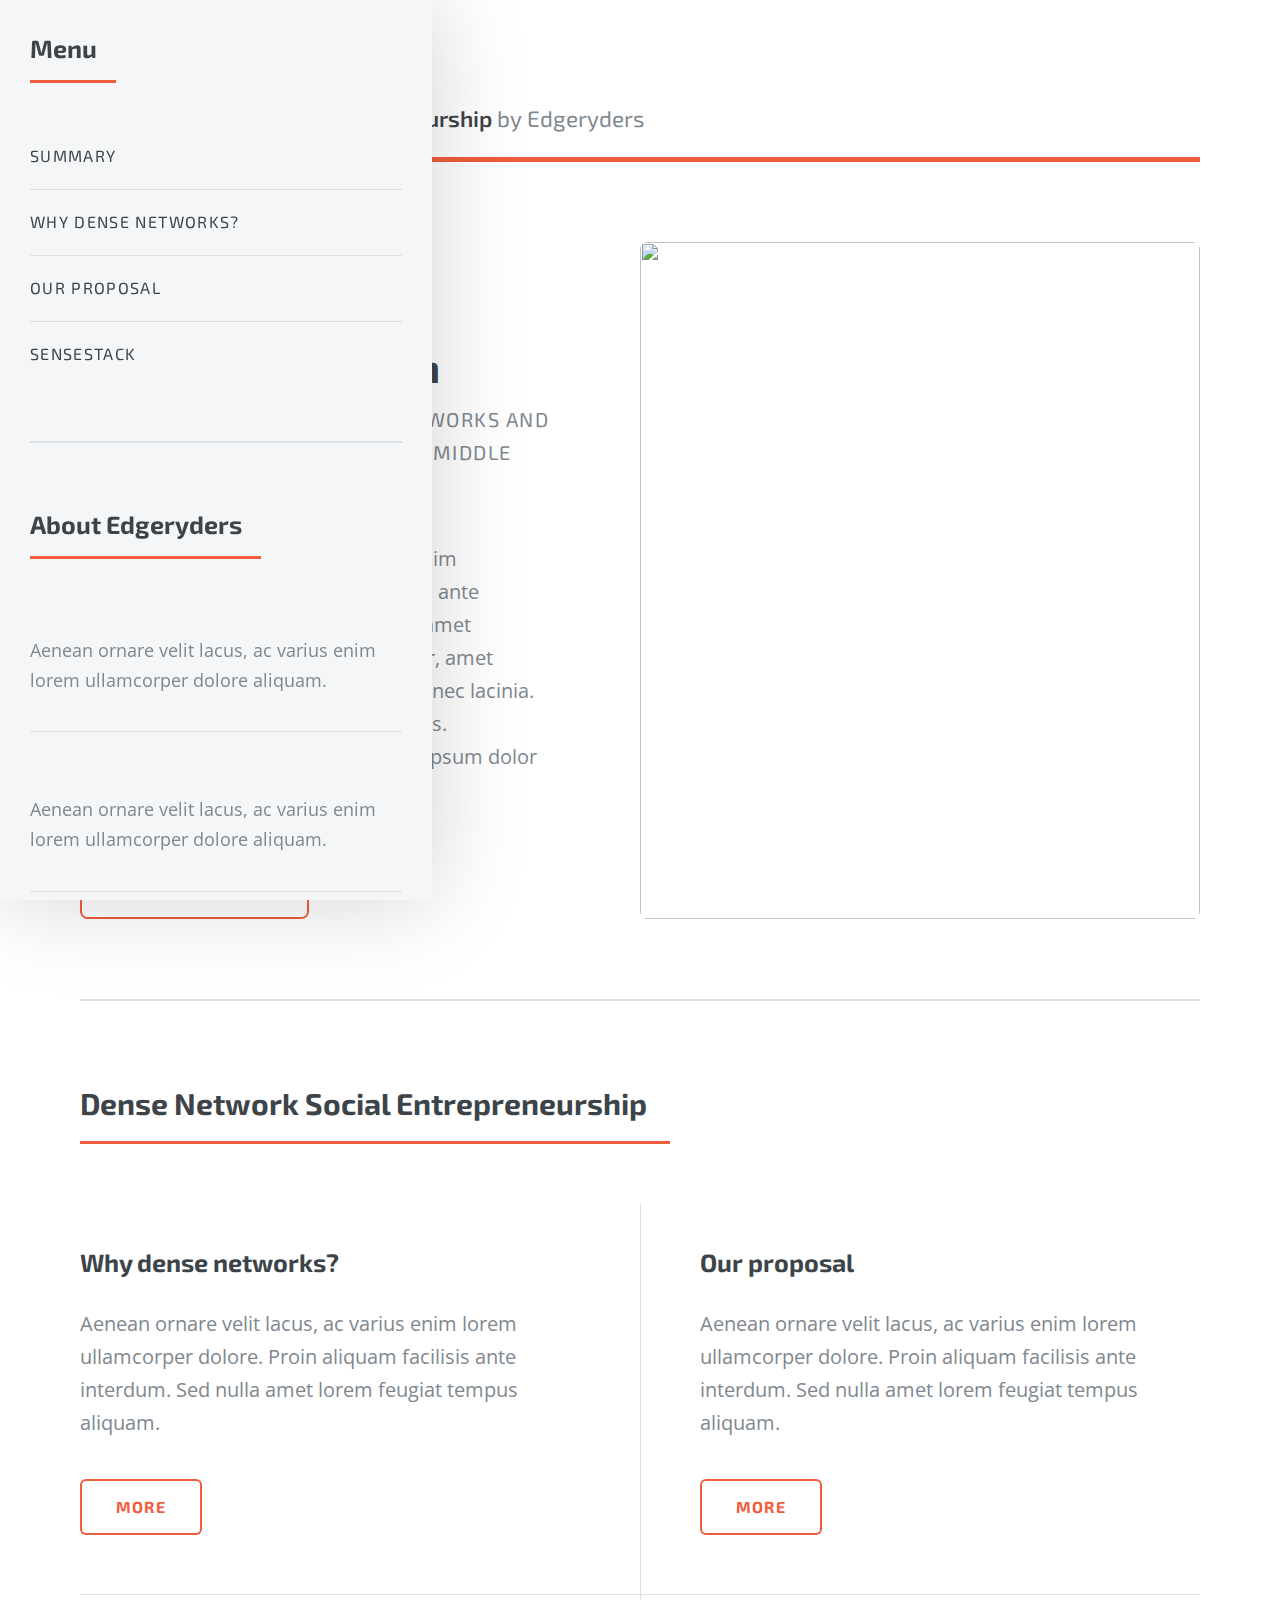
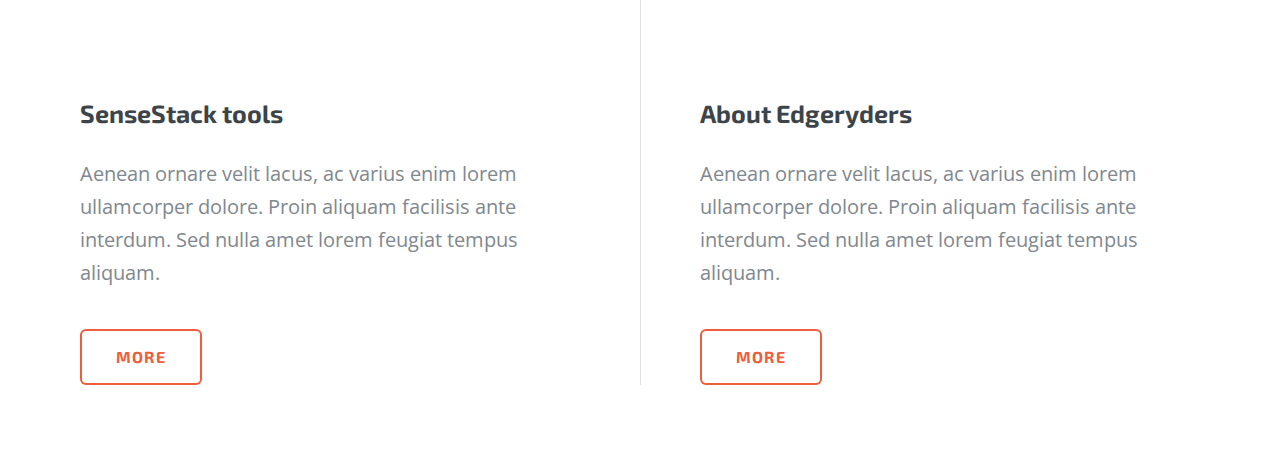
==== openvillage/index.html @ 46c13c44 "proposal page" ====
<!DOCTYPE HTML>
<!--
	Editorial by Pixelarity
	pixelarity.com | hello@pixelarity.com
	License: pixelarity.com/license
-->
<html>
	<head>
		<title>Edgeryders Social Entrepreneurship</title>
		<meta charset="utf-8" />
		<meta name="viewport" content="width=device-width, initial-scale=1, user-scalable=no" />
		<!--[if lte IE 8]><script src="assets/js/ie/html5shiv.js"></script><![endif]-->
		<link rel="stylesheet" href="assets/css/main.css" />
		<!--[if lte IE 9]><link rel="stylesheet" href="assets/css/ie9.css" /><![endif]-->
		<!--[if lte IE 8]><link rel="stylesheet" href="assets/css/ie8.css" /><![endif]-->
	</head>
	<body>

		<!-- Wrapper -->
			<div id="wrapper">

				<!-- Main -->
					<div id="main">
						<div class="inner">

							<!-- Header -->
								<header id="header">
									<a href="index.html" class="logo"><strong>Dense Network Social Entrepreneurship</strong> by Edgeryders</a>
								</header>

							<!-- Banner -->
								<section id="banner">
									<div class="content">
										<header>
											<h1>Co-created Entrepreneurship<br />
											in the MENA region</h1>
											<p>A proposal to build dense networks and 80 nodes of inniovation in the Middle East and North Africa</p>
										</header>
										<p>Aenean ornare velit lacus, ac varius enim ullamcorper eu. Proin aliquam facilisis ante interdum congue. Integer mollis, nisl amet convallis, porttitor magna ullamcorper, amet egestas mauris. Ut magna finibus nisi nec lacinia. Nam maximus erat id euismod egestas. Pellentesque sapien ac quam. Lorem ipsum dolor sit nullam.</p>
										<ul class="actions">
											<li><a href="#" class="button big">Learn More</a></li>
										</ul>
									</div>
									<span class="image object">
										<img src="images/pic10.jpg" alt="" />
									</span>
								</section>

							<!--
								<section>
									<header class="major">
										<h2>Erat lacinia</h2>
									</header>
									<div class="features">
										<article>
											<span class="icon fa-diamond"></span>
											<div class="content">
												<h3>Portitor ullamcorper</h3>
												<p>Aenean ornare velit lacus, ac varius enim lorem ullamcorper dolore. Proin aliquam facilisis ante interdum. Sed nulla amet lorem feugiat tempus aliquam.</p>
											</div>
										</article>
										<article>
											<span class="icon fa-paper-plane"></span>
											<div class="content">
												<h3>Sapien veroeros</h3>
												<p>Aenean ornare velit lacus, ac varius enim lorem ullamcorper dolore. Proin aliquam facilisis ante interdum. Sed nulla amet lorem feugiat tempus aliquam.</p>
											</div>
										</article>
										<article>
											<span class="icon fa-rocket"></span>
											<div class="content">
												<h3>Quam lorem ipsum</h3>
												<p>Aenean ornare velit lacus, ac varius enim lorem ullamcorper dolore. Proin aliquam facilisis ante interdum. Sed nulla amet lorem feugiat tempus aliquam.</p>
											</div>
										</article>
										<article>
											<span class="icon fa-signal"></span>
											<div class="content">
												<h3>Sed magna finibus</h3>
												<p>Aenean ornare velit lacus, ac varius enim lorem ullamcorper dolore. Proin aliquam facilisis ante interdum. Sed nulla amet lorem feugiat tempus aliquam.</p>
											</div>
										</article>
									</div>
								</section>
								-->

							<!-- Section -->
								<section>
									<header class="major">
										<h2>Dense Network Social Entrepreneurship</h2>
									</header>
									<div class="posts">
										<article>
											<a href="#" class="image"><img src="images/pic01.jpg" alt="" /></a>
											<h3>Why dense networks?</h3>
											<p>Aenean ornare velit lacus, ac varius enim lorem ullamcorper dolore. Proin aliquam facilisis ante interdum. Sed nulla amet lorem feugiat tempus aliquam.</p>
											<ul class="actions">
												<li><a href="dense.html" class="button">More</a></li>
											</ul>
										</article>
										<article>
											<a href="#" class="image"><img src="images/pic02.jpg" alt="" /></a>
											<h3>Our proposal</h3>
											<p>Aenean ornare velit lacus, ac varius enim lorem ullamcorper dolore. Proin aliquam facilisis ante interdum. Sed nulla amet lorem feugiat tempus aliquam.</p>
											<ul class="actions">
												<li><a href="proposal.html" class="button">More</a></li>
											</ul>
										</article>
										<article>
											<a href="#" class="image"><img src="images/pic03.jpg" alt="" /></a>
											<h3>SenseStack tools</h3>
											<p>Aenean ornare velit lacus, ac varius enim lorem ullamcorper dolore. Proin aliquam facilisis ante interdum. Sed nulla amet lorem feugiat tempus aliquam.</p>
											<ul class="actions">
												<li><a href="sensestack.html" class="button">More</a></li>
											</ul>
										</article>
										<article>
											<a href="#" class="image"><img src="images/pic04.jpg" alt="" /></a>
											<h3>About Edgeryders</h3>
											<p>Aenean ornare velit lacus, ac varius enim lorem ullamcorper dolore. Proin aliquam facilisis ante interdum. Sed nulla amet lorem feugiat tempus aliquam.</p>
											<ul class="actions">
												<li><a href="edgeryders.html" class="button">More</a></li>
											</ul>
										</article>
									</div>
								</section>

						</div>
					</div>

				<!-- Sidebar -->
					<div id="sidebar">
						<div class="inner">

							<!-- Menu -->
								<nav id="menu">
									<header class="major">
										<h2>Menu</h2>
									</header>
									<ul>
										<li><a href="index.html">Summary</a></li>
										<li><a href="dense.html">Why dense networks?</a></li>
										<li>
											<span class="opener">Our proposal</span>
											<ul>
												<li><a href="proposal.html">Houses of innovation</a></li>
												<li><a href="proposal.html#awayteams">Away teams</a></li>
												<li><a href="proposal.html#tools">Sensestack tools</a></li>
												<li><a href="proposal.html#blueprints">Shared blueprints</a></li>
												<li><a href="proposal.html#timeline">Timeline</a></li>
											</ul>
										</li>
										<li><a href="sensestack.html">SenseStack</a></li>
									</ul>
								</nav>

							<!-- Section -->
								<section>
									<header class="major">
										<h2>About Edgeryders</h2>
									</header>
									<div class="mini-posts">
										<article>
											<a href="#" class="image"><img src="images/pic07.jpg" alt="" /></a>
											<p>Aenean ornare velit lacus, ac varius enim lorem ullamcorper dolore aliquam.</p>
										</article>
										<article>
											<a href="#" class="image"><img src="images/pic08.jpg" alt="" /></a>
											<p>Aenean ornare velit lacus, ac varius enim lorem ullamcorper dolore aliquam.</p>
										</article>
										<article>
											<a href="#" class="image"><img src="images/pic09.jpg" alt="" /></a>
											<p>Aenean ornare velit lacus, ac varius enim lorem ullamcorper dolore aliquam.</p>
										</article>
									</div>
									<ul class="actions">
										<li><a href="#" class="button">More</a></li>
									</ul>
								</section>

							<!-- Section -->
								<section>
									<header class="major">
										<h2>Get in touch</h2>
									</header>
									<p>Sed varius enim lorem ullamcorper dolore aliquam aenean ornare velit lacus, ac varius enim lorem ullamcorper dolore. Proin sed aliquam facilisis ante interdum. Sed nulla amet lorem feugiat tempus aliquam.</p>
									<ul class="contact">
										<li class="fa-envelope-o"><a href="#">information@untitled.tld</a></li>
										<li class="fa-phone">(000) 000-0000</li>
										<li class="fa-home">1234 Somewhere Road #8254<br />
										Nashville, TN 00000-0000</li>
									</ul>
								</section>

						</div>
					</div>

			</div>

		<!-- Scripts -->
			<script src="assets/js/jquery.min.js"></script>
			<script src="assets/js/skel.min.js"></script>
			<script src="assets/js/util.js"></script>
			<!--[if lte IE 8]><script src="assets/js/ie/respond.min.js"></script><![endif]-->
			<script src="assets/js/main.js"></script>

	</body>
</html>
---- openvillage/assets/css/main.css ----
@import url(font-awesome.min.css);
@import url("https://fonts.googleapis.com/css?family=Open+Sans:400,600,400italic,600italic|Roboto+Slab:400,700|Exo+2:400,700");

/*
	Editorial by Pixelarity
	pixelarity.com | hello@pixelarity.com
	License: pixelarity.com/license
*/

/* Reset */

	html, body, div, span, applet, object, iframe, h1, h2, h3, h4, h5, h6, p, blockquote, pre, a, abbr, acronym, address, big, cite, code, del, dfn, em, img, ins, kbd, q, s, samp, small, strike, strong, sub, sup, tt, var, b, u, i, center, dl, dt, dd, ol, ul, li, fieldset, form, label, legend, table, caption, tbody, tfoot, thead, tr, th, td, article, aside, canvas, details, embed, figure, figcaption, footer, header, hgroup, menu, nav, output, ruby, section, summary, time, mark, audio, video {
		margin: 0;
		padding: 0;
		border: 0;
		font-size: 100%;
		font: inherit;
		vertical-align: baseline;
	}

	article, aside, details, figcaption, figure, footer, header, hgroup, menu, nav, section {
		display: block;
	}

	body {
		line-height: 1;
	}

	ol, ul {
		list-style: none;
	}

	blockquote, q {
		quotes: none;
	}

	blockquote:before, blockquote:after, q:before, q:after {
		content: '';
		content: none;
	}

	table {
		border-collapse: collapse;
		border-spacing: 0;
	}

	body {
		-webkit-text-size-adjust: none;
	}

/* Box Model */

	*, *:before, *:after {
		-moz-box-sizing: border-box;
		-webkit-box-sizing: border-box;
		box-sizing: border-box;
	}

/* Grid */

	.row {
		border-bottom: solid 1px transparent;
		-moz-box-sizing: border-box;
		-webkit-box-sizing: border-box;
		box-sizing: border-box;
	}

	.row > * {
		float: left;
		-moz-box-sizing: border-box;
		-webkit-box-sizing: border-box;
		box-sizing: border-box;
	}

	.row:after, .row:before {
		content: '';
		display: block;
		clear: both;
		height: 0;
	}

	.row.uniform > * > :first-child {
		margin-top: 0;
	}

	.row.uniform > * > :last-child {
		margin-bottom: 0;
	}

	.row.\30 \25 > * {
		padding: 0 0 0 0em;
	}

	.row.\30 \25 {
		margin: 0 0 -1px 0em;
	}

	.row.uniform.\30 \25 > * {
		padding: 0em 0 0 0em;
	}

	.row.uniform.\30 \25 {
		margin: 0em 0 -1px 0em;
	}

	.row > * {
		padding: 0 0 0 1.5em;
	}

	.row {
		margin: 0 0 -1px -1.5em;
	}

	.row.uniform > * {
		padding: 1.5em 0 0 1.5em;
	}

	.row.uniform {
		margin: -1.5em 0 -1px -1.5em;
	}

	.row.\32 00\25 > * {
		padding: 0 0 0 3em;
	}

	.row.\32 00\25 {
		margin: 0 0 -1px -3em;
	}

	.row.uniform.\32 00\25 > * {
		padding: 3em 0 0 3em;
	}

	.row.uniform.\32 00\25 {
		margin: -3em 0 -1px -3em;
	}

	.row.\31 50\25 > * {
		padding: 0 0 0 2.25em;
	}

	.row.\31 50\25 {
		margin: 0 0 -1px -2.25em;
	}

	.row.uniform.\31 50\25 > * {
		padding: 2.25em 0 0 2.25em;
	}

	.row.uniform.\31 50\25 {
		margin: -2.25em 0 -1px -2.25em;
	}

	.row.\35 0\25 > * {
		padding: 0 0 0 0.75em;
	}

	.row.\35 0\25 {
		margin: 0 0 -1px -0.75em;
	}

	.row.uniform.\35 0\25 > * {
		padding: 0.75em 0 0 0.75em;
	}

	.row.uniform.\35 0\25 {
		margin: -0.75em 0 -1px -0.75em;
	}

	.row.\32 5\25 > * {
		padding: 0 0 0 0.375em;
	}

	.row.\32 5\25 {
		margin: 0 0 -1px -0.375em;
	}

	.row.uniform.\32 5\25 > * {
		padding: 0.375em 0 0 0.375em;
	}

	.row.uniform.\32 5\25 {
		margin: -0.375em 0 -1px -0.375em;
	}

	.\31 2u, .\31 2u\24 {
		width: 100%;
		clear: none;
		margin-left: 0;
	}

	.\31 1u, .\31 1u\24 {
		width: 91.6666666667%;
		clear: none;
		margin-left: 0;
	}

	.\31 0u, .\31 0u\24 {
		width: 83.3333333333%;
		clear: none;
		margin-left: 0;
	}

	.\39 u, .\39 u\24 {
		width: 75%;
		clear: none;
		margin-left: 0;
	}

	.\38 u, .\38 u\24 {
		width: 66.6666666667%;
		clear: none;
		margin-left: 0;
	}

	.\37 u, .\37 u\24 {
		width: 58.3333333333%;
		clear: none;
		margin-left: 0;
	}

	.\36 u, .\36 u\24 {
		width: 50%;
		clear: none;
		margin-left: 0;
	}

	.\35 u, .\35 u\24 {
		width: 41.6666666667%;
		clear: none;
		margin-left: 0;
	}

	.\34 u, .\34 u\24 {
		width: 33.3333333333%;
		clear: none;
		margin-left: 0;
	}

	.\33 u, .\33 u\24 {
		width: 25%;
		clear: none;
		margin-left: 0;
	}

	.\32 u, .\32 u\24 {
		width: 16.6666666667%;
		clear: none;
		margin-left: 0;
	}

	.\31 u, .\31 u\24 {
		width: 8.3333333333%;
		clear: none;
		margin-left: 0;
	}

	.\31 2u\24 + *,
	.\31 1u\24 + *,
	.\31 0u\24 + *,
	.\39 u\24 + *,
	.\38 u\24 + *,
	.\37 u\24 + *,
	.\36 u\24 + *,
	.\35 u\24 + *,
	.\34 u\24 + *,
	.\33 u\24 + *,
	.\32 u\24 + *,
	.\31 u\24 + * {
		clear: left;
	}

	.\-11u {
		margin-left: 91.66667%;
	}

	.\-10u {
		margin-left: 83.33333%;
	}

	.\-9u {
		margin-left: 75%;
	}

	.\-8u {
		margin-left: 66.66667%;
	}

	.\-7u {
		margin-left: 58.33333%;
	}

	.\-6u {
		margin-left: 50%;
	}

	.\-5u {
		margin-left: 41.66667%;
	}

	.\-4u {
		margin-left: 33.33333%;
	}

	.\-3u {
		margin-left: 25%;
	}

	.\-2u {
		margin-left: 16.66667%;
	}

	.\-1u {
		margin-left: 8.33333%;
	}

	@media screen and (max-width: 1680px) {

		.row > * {
			padding: 0 0 0 1.5em;
		}

		.row {
			margin: 0 0 -1px -1.5em;
		}

		.row.uniform > * {
			padding: 1.5em 0 0 1.5em;
		}

		.row.uniform {
			margin: -1.5em 0 -1px -1.5em;
		}

		.row.\32 00\25 > * {
			padding: 0 0 0 3em;
		}

		.row.\32 00\25 {
			margin: 0 0 -1px -3em;
		}

		.row.uniform.\32 00\25 > * {
			padding: 3em 0 0 3em;
		}

		.row.uniform.\32 00\25 {
			margin: -3em 0 -1px -3em;
		}

		.row.\31 50\25 > * {
			padding: 0 0 0 2.25em;
		}

		.row.\31 50\25 {
			margin: 0 0 -1px -2.25em;
		}

		.row.uniform.\31 50\25 > * {
			padding: 2.25em 0 0 2.25em;
		}

		.row.uniform.\31 50\25 {
			margin: -2.25em 0 -1px -2.25em;
		}

		.row.\35 0\25 > * {
			padding: 0 0 0 0.75em;
		}

		.row.\35 0\25 {
			margin: 0 0 -1px -0.75em;
		}

		.row.uniform.\35 0\25 > * {
			padding: 0.75em 0 0 0.75em;
		}

		.row.uniform.\35 0\25 {
			margin: -0.75em 0 -1px -0.75em;
		}

		.row.\32 5\25 > * {
			padding: 0 0 0 0.375em;
		}

		.row.\32 5\25 {
			margin: 0 0 -1px -0.375em;
		}

		.row.uniform.\32 5\25 > * {
			padding: 0.375em 0 0 0.375em;
		}

		.row.uniform.\32 5\25 {
			margin: -0.375em 0 -1px -0.375em;
		}

		.\31 2u\28xlarge\29, .\31 2u\24\28xlarge\29 {
			width: 100%;
			clear: none;
			margin-left: 0;
		}

		.\31 1u\28xlarge\29, .\31 1u\24\28xlarge\29 {
			width: 91.6666666667%;
			clear: none;
			margin-left: 0;
		}

		.\31 0u\28xlarge\29, .\31 0u\24\28xlarge\29 {
			width: 83.3333333333%;
			clear: none;
			margin-left: 0;
		}

		.\39 u\28xlarge\29, .\39 u\24\28xlarge\29 {
			width: 75%;
			clear: none;
			margin-left: 0;
		}

		.\38 u\28xlarge\29, .\38 u\24\28xlarge\29 {
			width: 66.6666666667%;
			clear: none;
			margin-left: 0;
		}

		.\37 u\28xlarge\29, .\37 u\24\28xlarge\29 {
			width: 58.3333333333%;
			clear: none;
			margin-left: 0;
		}

		.\36 u\28xlarge\29, .\36 u\24\28xlarge\29 {
			width: 50%;
			clear: none;
			margin-left: 0;
		}

		.\35 u\28xlarge\29, .\35 u\24\28xlarge\29 {
			width: 41.6666666667%;
			clear: none;
			margin-left: 0;
		}

		.\34 u\28xlarge\29, .\34 u\24\28xlarge\29 {
			width: 33.3333333333%;
			clear: none;
			margin-left: 0;
		}

		.\33 u\28xlarge\29, .\33 u\24\28xlarge\29 {
			width: 25%;
			clear: none;
			margin-left: 0;
		}

		.\32 u\28xlarge\29, .\32 u\24\28xlarge\29 {
			width: 16.6666666667%;
			clear: none;
			margin-left: 0;
		}

		.\31 u\28xlarge\29, .\31 u\24\28xlarge\29 {
			width: 8.3333333333%;
			clear: none;
			margin-left: 0;
		}

		.\31 2u\24\28xlarge\29 + *,
		.\31 1u\24\28xlarge\29 + *,
		.\31 0u\24\28xlarge\29 + *,
		.\39 u\24\28xlarge\29 + *,
		.\38 u\24\28xlarge\29 + *,
		.\37 u\24\28xlarge\29 + *,
		.\36 u\24\28xlarge\29 + *,
		.\35 u\24\28xlarge\29 + *,
		.\34 u\24\28xlarge\29 + *,
		.\33 u\24\28xlarge\29 + *,
		.\32 u\24\28xlarge\29 + *,
		.\31 u\24\28xlarge\29 + * {
			clear: left;
		}

		.\-11u\28xlarge\29 {
			margin-left: 91.66667%;
		}

		.\-10u\28xlarge\29 {
			margin-left: 83.33333%;
		}

		.\-9u\28xlarge\29 {
			margin-left: 75%;
		}

		.\-8u\28xlarge\29 {
			margin-left: 66.66667%;
		}

		.\-7u\28xlarge\29 {
			margin-left: 58.33333%;
		}

		.\-6u\28xlarge\29 {
			margin-left: 50%;
		}

		.\-5u\28xlarge\29 {
			margin-left: 41.66667%;
		}

		.\-4u\28xlarge\29 {
			margin-left: 33.33333%;
		}

		.\-3u\28xlarge\29 {
			margin-left: 25%;
		}

		.\-2u\28xlarge\29 {
			margin-left: 16.66667%;
		}

		.\-1u\28xlarge\29 {
			margin-left: 8.33333%;
		}

	}

	@media screen and (max-width: 1280px) {

		.row > * {
			padding: 0 0 0 1.5em;
		}

		.row {
			margin: 0 0 -1px -1.5em;
		}

		.row.uniform > * {
			padding: 1.5em 0 0 1.5em;
		}

		.row.uniform {
			margin: -1.5em 0 -1px -1.5em;
		}

		.row.\32 00\25 > * {
			padding: 0 0 0 3em;
		}

		.row.\32 00\25 {
			margin: 0 0 -1px -3em;
		}

		.row.uniform.\32 00\25 > * {
			padding: 3em 0 0 3em;
		}

		.row.uniform.\32 00\25 {
			margin: -3em 0 -1px -3em;
		}

		.row.\31 50\25 > * {
			padding: 0 0 0 2.25em;
		}

		.row.\31 50\25 {
			margin: 0 0 -1px -2.25em;
		}

		.row.uniform.\31 50\25 > * {
			padding: 2.25em 0 0 2.25em;
		}

		.row.uniform.\31 50\25 {
			margin: -2.25em 0 -1px -2.25em;
		}

		.row.\35 0\25 > * {
			padding: 0 0 0 0.75em;
		}

		.row.\35 0\25 {
			margin: 0 0 -1px -0.75em;
		}

		.row.uniform.\35 0\25 > * {
			padding: 0.75em 0 0 0.75em;
		}

		.row.uniform.\35 0\25 {
			margin: -0.75em 0 -1px -0.75em;
		}

		.row.\32 5\25 > * {
			padding: 0 0 0 0.375em;
		}

		.row.\32 5\25 {
			margin: 0 0 -1px -0.375em;
		}

		.row.uniform.\32 5\25 > * {
			padding: 0.375em 0 0 0.375em;
		}

		.row.uniform.\32 5\25 {
			margin: -0.375em 0 -1px -0.375em;
		}

		.\31 2u\28large\29, .\31 2u\24\28large\29 {
			width: 100%;
			clear: none;
			margin-left: 0;
		}

		.\31 1u\28large\29, .\31 1u\24\28large\29 {
			width: 91.6666666667%;
			clear: none;
			margin-left: 0;
		}

		.\31 0u\28large\29, .\31 0u\24\28large\29 {
			width: 83.3333333333%;
			clear: none;
			margin-left: 0;
		}

		.\39 u\28large\29, .\39 u\24\28large\29 {
			width: 75%;
			clear: none;
			margin-left: 0;
		}

		.\38 u\28large\29, .\38 u\24\28large\29 {
			width: 66.6666666667%;
			clear: none;
			margin-left: 0;
		}

		.\37 u\28large\29, .\37 u\24\28large\29 {
			width: 58.3333333333%;
			clear: none;
			margin-left: 0;
		}

		.\36 u\28large\29, .\36 u\24\28large\29 {
			width: 50%;
			clear: none;
			margin-left: 0;
		}

		.\35 u\28large\29, .\35 u\24\28large\29 {
			width: 41.6666666667%;
			clear: none;
			margin-left: 0;
		}

		.\34 u\28large\29, .\34 u\24\28large\29 {
			width: 33.3333333333%;
			clear: none;
			margin-left: 0;
		}

		.\33 u\28large\29, .\33 u\24\28large\29 {
			width: 25%;
			clear: none;
			margin-left: 0;
		}

		.\32 u\28large\29, .\32 u\24\28large\29 {
			width: 16.6666666667%;
			clear: none;
			margin-left: 0;
		}

		.\31 u\28large\29, .\31 u\24\28large\29 {
			width: 8.3333333333%;
			clear: none;
			margin-left: 0;
		}

		.\31 2u\24\28large\29 + *,
		.\31 1u\24\28large\29 + *,
		.\31 0u\24\28large\29 + *,
		.\39 u\24\28large\29 + *,
		.\38 u\24\28large\29 + *,
		.\37 u\24\28large\29 + *,
		.\36 u\24\28large\29 + *,
		.\35 u\24\28large\29 + *,
		.\34 u\24\28large\29 + *,
		.\33 u\24\28large\29 + *,
		.\32 u\24\28large\29 + *,
		.\31 u\24\28large\29 + * {
			clear: left;
		}

		.\-11u\28large\29 {
			margin-left: 91.66667%;
		}

		.\-10u\28large\29 {
			margin-left: 83.33333%;
		}

		.\-9u\28large\29 {
			margin-left: 75%;
		}

		.\-8u\28large\29 {
			margin-left: 66.66667%;
		}

		.\-7u\28large\29 {
			margin-left: 58.33333%;
		}

		.\-6u\28large\29 {
			margin-left: 50%;
		}

		.\-5u\28large\29 {
			margin-left: 41.66667%;
		}

		.\-4u\28large\29 {
			margin-left: 33.33333%;
		}

		.\-3u\28large\29 {
			margin-left: 25%;
		}

		.\-2u\28large\29 {
			margin-left: 16.66667%;
		}

		.\-1u\28large\29 {
			margin-left: 8.33333%;
		}

	}

	@media screen and (max-width: 980px) {

		.row > * {
			padding: 0 0 0 1.5em;
		}

		.row {
			margin: 0 0 -1px -1.5em;
		}

		.row.uniform > * {
			padding: 1.5em 0 0 1.5em;
		}

		.row.uniform {
			margin: -1.5em 0 -1px -1.5em;
		}

		.row.\32 00\25 > * {
			padding: 0 0 0 3em;
		}

		.row.\32 00\25 {
			margin: 0 0 -1px -3em;
		}

		.row.uniform.\32 00\25 > * {
			padding: 3em 0 0 3em;
		}

		.row.uniform.\32 00\25 {
			margin: -3em 0 -1px -3em;
		}

		.row.\31 50\25 > * {
			padding: 0 0 0 2.25em;
		}

		.row.\31 50\25 {
			margin: 0 0 -1px -2.25em;
		}

		.row.uniform.\31 50\25 > * {
			padding: 2.25em 0 0 2.25em;
		}

		.row.uniform.\31 50\25 {
			margin: -2.25em 0 -1px -2.25em;
		}

		.row.\35 0\25 > * {
			padding: 0 0 0 0.75em;
		}

		.row.\35 0\25 {
			margin: 0 0 -1px -0.75em;
		}

		.row.uniform.\35 0\25 > * {
			padding: 0.75em 0 0 0.75em;
		}

		.row.uniform.\35 0\25 {
			margin: -0.75em 0 -1px -0.75em;
		}

		.row.\32 5\25 > * {
			padding: 0 0 0 0.375em;
		}

		.row.\32 5\25 {
			margin: 0 0 -1px -0.375em;
		}

		.row.uniform.\32 5\25 > * {
			padding: 0.375em 0 0 0.375em;
		}

		.row.uniform.\32 5\25 {
			margin: -0.375em 0 -1px -0.375em;
		}

		.\31 2u\28medium\29, .\31 2u\24\28medium\29 {
			width: 100%;
			clear: none;
			margin-left: 0;
		}

		.\31 1u\28medium\29, .\31 1u\24\28medium\29 {
			width: 91.6666666667%;
			clear: none;
			margin-left: 0;
		}

		.\31 0u\28medium\29, .\31 0u\24\28medium\29 {
			width: 83.3333333333%;
			clear: none;
			margin-left: 0;
		}

		.\39 u\28medium\29, .\39 u\24\28medium\29 {
			width: 75%;
			clear: none;
			margin-left: 0;
		}

		.\38 u\28medium\29, .\38 u\24\28medium\29 {
			width: 66.6666666667%;
			clear: none;
			margin-left: 0;
		}

		.\37 u\28medium\29, .\37 u\24\28medium\29 {
			width: 58.3333333333%;
			clear: none;
			margin-left: 0;
		}

		.\36 u\28medium\29, .\36 u\24\28medium\29 {
			width: 50%;
			clear: none;
			margin-left: 0;
		}

		.\35 u\28medium\29, .\35 u\24\28medium\29 {
			width: 41.6666666667%;
			clear: none;
			margin-left: 0;
		}

		.\34 u\28medium\29, .\34 u\24\28medium\29 {
			width: 33.3333333333%;
			clear: none;
			margin-left: 0;
		}

		.\33 u\28medium\29, .\33 u\24\28medium\29 {
			width: 25%;
			clear: none;
			margin-left: 0;
		}

		.\32 u\28medium\29, .\32 u\24\28medium\29 {
			width: 16.6666666667%;
			clear: none;
			margin-left: 0;
		}

		.\31 u\28medium\29, .\31 u\24\28medium\29 {
			width: 8.3333333333%;
			clear: none;
			margin-left: 0;
		}

		.\31 2u\24\28medium\29 + *,
		.\31 1u\24\28medium\29 + *,
		.\31 0u\24\28medium\29 + *,
		.\39 u\24\28medium\29 + *,
		.\38 u\24\28medium\29 + *,
		.\37 u\24\28medium\29 + *,
		.\36 u\24\28medium\29 + *,
		.\35 u\24\28medium\29 + *,
		.\34 u\24\28medium\29 + *,
		.\33 u\24\28medium\29 + *,
		.\32 u\24\28medium\29 + *,
		.\31 u\24\28medium\29 + * {
			clear: left;
		}

		.\-11u\28medium\29 {
			margin-left: 91.66667%;
		}

		.\-10u\28medium\29 {
			margin-left: 83.33333%;
		}

		.\-9u\28medium\29 {
			margin-left: 75%;
		}

		.\-8u\28medium\29 {
			margin-left: 66.66667%;
		}

		.\-7u\28medium\29 {
			margin-left: 58.33333%;
		}

		.\-6u\28medium\29 {
			margin-left: 50%;
		}

		.\-5u\28medium\29 {
			margin-left: 41.66667%;
		}

		.\-4u\28medium\29 {
			margin-left: 33.33333%;
		}

		.\-3u\28medium\29 {
			margin-left: 25%;
		}

		.\-2u\28medium\29 {
			margin-left: 16.66667%;
		}

		.\-1u\28medium\29 {
			margin-left: 8.33333%;
		}

	}

	@media screen and (max-width: 736px) {

		.row > * {
			padding: 0 0 0 1.5em;
		}

		.row {
			margin: 0 0 -1px -1.5em;
		}

		.row.uniform > * {
			padding: 1.5em 0 0 1.5em;
		}

		.row.uniform {
			margin: -1.5em 0 -1px -1.5em;
		}

		.row.\32 00\25 > * {
			padding: 0 0 0 3em;
		}

		.row.\32 00\25 {
			margin: 0 0 -1px -3em;
		}

		.row.uniform.\32 00\25 > * {
			padding: 3em 0 0 3em;
		}

		.row.uniform.\32 00\25 {
			margin: -3em 0 -1px -3em;
		}

		.row.\31 50\25 > * {
			padding: 0 0 0 2.25em;
		}

		.row.\31 50\25 {
			margin: 0 0 -1px -2.25em;
		}

		.row.uniform.\31 50\25 > * {
			padding: 2.25em 0 0 2.25em;
		}

		.row.uniform.\31 50\25 {
			margin: -2.25em 0 -1px -2.25em;
		}

		.row.\35 0\25 > * {
			padding: 0 0 0 0.75em;
		}

		.row.\35 0\25 {
			margin: 0 0 -1px -0.75em;
		}

		.row.uniform.\35 0\25 > * {
			padding: 0.75em 0 0 0.75em;
		}

		.row.uniform.\35 0\25 {
			margin: -0.75em 0 -1px -0.75em;
		}

		.row.\32 5\25 > * {
			padding: 0 0 0 0.375em;
		}

		.row.\32 5\25 {
			margin: 0 0 -1px -0.375em;
		}

		.row.uniform.\32 5\25 > * {
			padding: 0.375em 0 0 0.375em;
		}

		.row.uniform.\32 5\25 {
			margin: -0.375em 0 -1px -0.375em;
		}

		.\31 2u\28small\29, .\31 2u\24\28small\29 {
			width: 100%;
			clear: none;
			margin-left: 0;
		}

		.\31 1u\28small\29, .\31 1u\24\28small\29 {
			width: 91.6666666667%;
			clear: none;
			margin-left: 0;
		}

		.\31 0u\28small\29, .\31 0u\24\28small\29 {
			width: 83.3333333333%;
			clear: none;
			margin-left: 0;
		}

		.\39 u\28small\29, .\39 u\24\28small\29 {
			width: 75%;
			clear: none;
			margin-left: 0;
		}

		.\38 u\28small\29, .\38 u\24\28small\29 {
			width: 66.6666666667%;
			clear: none;
			margin-left: 0;
		}

		.\37 u\28small\29, .\37 u\24\28small\29 {
			width: 58.3333333333%;
			clear: none;
			margin-left: 0;
		}

		.\36 u\28small\29, .\36 u\24\28small\29 {
			width: 50%;
			clear: none;
			margin-left: 0;
		}

		.\35 u\28small\29, .\35 u\24\28small\29 {
			width: 41.6666666667%;
			clear: none;
			margin-left: 0;
		}

		.\34 u\28small\29, .\34 u\24\28small\29 {
			width: 33.3333333333%;
			clear: none;
			margin-left: 0;
		}

		.\33 u\28small\29, .\33 u\24\28small\29 {
			width: 25%;
			clear: none;
			margin-left: 0;
		}

		.\32 u\28small\29, .\32 u\24\28small\29 {
			width: 16.6666666667%;
			clear: none;
			margin-left: 0;
		}

		.\31 u\28small\29, .\31 u\24\28small\29 {
			width: 8.3333333333%;
			clear: none;
			margin-left: 0;
		}

		.\31 2u\24\28small\29 + *,
		.\31 1u\24\28small\29 + *,
		.\31 0u\24\28small\29 + *,
		.\39 u\24\28small\29 + *,
		.\38 u\24\28small\29 + *,
		.\37 u\24\28small\29 + *,
		.\36 u\24\28small\29 + *,
		.\35 u\24\28small\29 + *,
		.\34 u\24\28small\29 + *,
		.\33 u\24\28small\29 + *,
		.\32 u\24\28small\29 + *,
		.\31 u\24\28small\29 + * {
			clear: left;
		}

		.\-11u\28small\29 {
			margin-left: 91.66667%;
		}

		.\-10u\28small\29 {
			margin-left: 83.33333%;
		}

		.\-9u\28small\29 {
			margin-left: 75%;
		}

		.\-8u\28small\29 {
			margin-left: 66.66667%;
		}

		.\-7u\28small\29 {
			margin-left: 58.33333%;
		}

		.\-6u\28small\29 {
			margin-left: 50%;
		}

		.\-5u\28small\29 {
			margin-left: 41.66667%;
		}

		.\-4u\28small\29 {
			margin-left: 33.33333%;
		}

		.\-3u\28small\29 {
			margin-left: 25%;
		}

		.\-2u\28small\29 {
			margin-left: 16.66667%;
		}

		.\-1u\28small\29 {
			margin-left: 8.33333%;
		}

	}

	@media screen and (max-width: 480px) {

		.row > * {
			padding: 0 0 0 1.5em;
		}

		.row {
			margin: 0 0 -1px -1.5em;
		}

		.row.uniform > * {
			padding: 1.5em 0 0 1.5em;
		}

		.row.uniform {
			margin: -1.5em 0 -1px -1.5em;
		}

		.row.\32 00\25 > * {
			padding: 0 0 0 3em;
		}

		.row.\32 00\25 {
			margin: 0 0 -1px -3em;
		}

		.row.uniform.\32 00\25 > * {
			padding: 3em 0 0 3em;
		}

		.row.uniform.\32 00\25 {
			margin: -3em 0 -1px -3em;
		}

		.row.\31 50\25 > * {
			padding: 0 0 0 2.25em;
		}

		.row.\31 50\25 {
			margin: 0 0 -1px -2.25em;
		}

		.row.uniform.\31 50\25 > * {
			padding: 2.25em 0 0 2.25em;
		}

		.row.uniform.\31 50\25 {
			margin: -2.25em 0 -1px -2.25em;
		}

		.row.\35 0\25 > * {
			padding: 0 0 0 0.75em;
		}

		.row.\35 0\25 {
			margin: 0 0 -1px -0.75em;
		}

		.row.uniform.\35 0\25 > * {
			padding: 0.75em 0 0 0.75em;
		}

		.row.uniform.\35 0\25 {
			margin: -0.75em 0 -1px -0.75em;
		}

		.row.\32 5\25 > * {
			padding: 0 0 0 0.375em;
		}

		.row.\32 5\25 {
			margin: 0 0 -1px -0.375em;
		}

		.row.uniform.\32 5\25 > * {
			padding: 0.375em 0 0 0.375em;
		}

		.row.uniform.\32 5\25 {
			margin: -0.375em 0 -1px -0.375em;
		}

		.\31 2u\28xsmall\29, .\31 2u\24\28xsmall\29 {
			width: 100%;
			clear: none;
			margin-left: 0;
		}

		.\31 1u\28xsmall\29, .\31 1u\24\28xsmall\29 {
			width: 91.6666666667%;
			clear: none;
			margin-left: 0;
		}

		.\31 0u\28xsmall\29, .\31 0u\24\28xsmall\29 {
			width: 83.3333333333%;
			clear: none;
			margin-left: 0;
		}

		.\39 u\28xsmall\29, .\39 u\24\28xsmall\29 {
			width: 75%;
			clear: none;
			margin-left: 0;
		}

		.\38 u\28xsmall\29, .\38 u\24\28xsmall\29 {
			width: 66.6666666667%;
			clear: none;
			margin-left: 0;
		}

		.\37 u\28xsmall\29, .\37 u\24\28xsmall\29 {
			width: 58.3333333333%;
			clear: none;
			margin-left: 0;
		}

		.\36 u\28xsmall\29, .\36 u\24\28xsmall\29 {
			width: 50%;
			clear: none;
			margin-left: 0;
		}

		.\35 u\28xsmall\29, .\35 u\24\28xsmall\29 {
			width: 41.6666666667%;
			clear: none;
			margin-left: 0;
		}

		.\34 u\28xsmall\29, .\34 u\24\28xsmall\29 {
			width: 33.3333333333%;
			clear: none;
			margin-left: 0;
		}

		.\33 u\28xsmall\29, .\33 u\24\28xsmall\29 {
			width: 25%;
			clear: none;
			margin-left: 0;
		}

		.\32 u\28xsmall\29, .\32 u\24\28xsmall\29 {
			width: 16.6666666667%;
			clear: none;
			margin-left: 0;
		}

		.\31 u\28xsmall\29, .\31 u\24\28xsmall\29 {
			width: 8.3333333333%;
			clear: none;
			margin-left: 0;
		}

		.\31 2u\24\28xsmall\29 + *,
		.\31 1u\24\28xsmall\29 + *,
		.\31 0u\24\28xsmall\29 + *,
		.\39 u\24\28xsmall\29 + *,
		.\38 u\24\28xsmall\29 + *,
		.\37 u\24\28xsmall\29 + *,
		.\36 u\24\28xsmall\29 + *,
		.\35 u\24\28xsmall\29 + *,
		.\34 u\24\28xsmall\29 + *,
		.\33 u\24\28xsmall\29 + *,
		.\32 u\24\28xsmall\29 + *,
		.\31 u\24\28xsmall\29 + * {
			clear: left;
		}

		.\-11u\28xsmall\29 {
			margin-left: 91.66667%;
		}

		.\-10u\28xsmall\29 {
			margin-left: 83.33333%;
		}

		.\-9u\28xsmall\29 {
			margin-left: 75%;
		}

		.\-8u\28xsmall\29 {
			margin-left: 66.66667%;
		}

		.\-7u\28xsmall\29 {
			margin-left: 58.33333%;
		}

		.\-6u\28xsmall\29 {
			margin-left: 50%;
		}

		.\-5u\28xsmall\29 {
			margin-left: 41.66667%;
		}

		.\-4u\28xsmall\29 {
			margin-left: 33.33333%;
		}

		.\-3u\28xsmall\29 {
			margin-left: 25%;
		}

		.\-2u\28xsmall\29 {
			margin-left: 16.66667%;
		}

		.\-1u\28xsmall\29 {
			margin-left: 8.33333%;
		}

	}

	@media screen and (max-width: 360px) {

		.row > * {
			padding: 0 0 0 1.5em;
		}

		.row {
			margin: 0 0 -1px -1.5em;
		}

		.row.uniform > * {
			padding: 1.5em 0 0 1.5em;
		}

		.row.uniform {
			margin: -1.5em 0 -1px -1.5em;
		}

		.row.\32 00\25 > * {
			padding: 0 0 0 3em;
		}

		.row.\32 00\25 {
			margin: 0 0 -1px -3em;
		}

		.row.uniform.\32 00\25 > * {
			padding: 3em 0 0 3em;
		}

		.row.uniform.\32 00\25 {
			margin: -3em 0 -1px -3em;
		}

		.row.\31 50\25 > * {
			padding: 0 0 0 2.25em;
		}

		.row.\31 50\25 {
			margin: 0 0 -1px -2.25em;
		}

		.row.uniform.\31 50\25 > * {
			padding: 2.25em 0 0 2.25em;
		}

		.row.uniform.\31 50\25 {
			margin: -2.25em 0 -1px -2.25em;
		}

		.row.\35 0\25 > * {
			padding: 0 0 0 0.75em;
		}

		.row.\35 0\25 {
			margin: 0 0 -1px -0.75em;
		}

		.row.uniform.\35 0\25 > * {
			padding: 0.75em 0 0 0.75em;
		}

		.row.uniform.\35 0\25 {
			margin: -0.75em 0 -1px -0.75em;
		}

		.row.\32 5\25 > * {
			padding: 0 0 0 0.375em;
		}

		.row.\32 5\25 {
			margin: 0 0 -1px -0.375em;
		}

		.row.uniform.\32 5\25 > * {
			padding: 0.375em 0 0 0.375em;
		}

		.row.uniform.\32 5\25 {
			margin: -0.375em 0 -1px -0.375em;
		}

		.\31 2u\28xxsmall\29, .\31 2u\24\28xxsmall\29 {
			width: 100%;
			clear: none;
			margin-left: 0;
		}

		.\31 1u\28xxsmall\29, .\31 1u\24\28xxsmall\29 {
			width: 91.6666666667%;
			clear: none;
			margin-left: 0;
		}

		.\31 0u\28xxsmall\29, .\31 0u\24\28xxsmall\29 {
			width: 83.3333333333%;
			clear: none;
			margin-left: 0;
		}

		.\39 u\28xxsmall\29, .\39 u\24\28xxsmall\29 {
			width: 75%;
			clear: none;
			margin-left: 0;
		}

		.\38 u\28xxsmall\29, .\38 u\24\28xxsmall\29 {
			width: 66.6666666667%;
			clear: none;
			margin-left: 0;
		}

		.\37 u\28xxsmall\29, .\37 u\24\28xxsmall\29 {
			width: 58.3333333333%;
			clear: none;
			margin-left: 0;
		}

		.\36 u\28xxsmall\29, .\36 u\24\28xxsmall\29 {
			width: 50%;
			clear: none;
			margin-left: 0;
		}

		.\35 u\28xxsmall\29, .\35 u\24\28xxsmall\29 {
			width: 41.6666666667%;
			clear: none;
			margin-left: 0;
		}

		.\34 u\28xxsmall\29, .\34 u\24\28xxsmall\29 {
			width: 33.3333333333%;
			clear: none;
			margin-left: 0;
		}

		.\33 u\28xxsmall\29, .\33 u\24\28xxsmall\29 {
			width: 25%;
			clear: none;
			margin-left: 0;
		}

		.\32 u\28xxsmall\29, .\32 u\24\28xxsmall\29 {
			width: 16.6666666667%;
			clear: none;
			margin-left: 0;
		}

		.\31 u\28xxsmall\29, .\31 u\24\28xxsmall\29 {
			width: 8.3333333333%;
			clear: none;
			margin-left: 0;
		}

		.\31 2u\24\28xxsmall\29 + *,
		.\31 1u\24\28xxsmall\29 + *,
		.\31 0u\24\28xxsmall\29 + *,
		.\39 u\24\28xxsmall\29 + *,
		.\38 u\24\28xxsmall\29 + *,
		.\37 u\24\28xxsmall\29 + *,
		.\36 u\24\28xxsmall\29 + *,
		.\35 u\24\28xxsmall\29 + *,
		.\34 u\24\28xxsmall\29 + *,
		.\33 u\24\28xxsmall\29 + *,
		.\32 u\24\28xxsmall\29 + *,
		.\31 u\24\28xxsmall\29 + * {
			clear: left;
		}

		.\-11u\28xxsmall\29 {
			margin-left: 91.66667%;
		}

		.\-10u\28xxsmall\29 {
			margin-left: 83.33333%;
		}

		.\-9u\28xxsmall\29 {
			margin-left: 75%;
		}

		.\-8u\28xxsmall\29 {
			margin-left: 66.66667%;
		}

		.\-7u\28xxsmall\29 {
			margin-left: 58.33333%;
		}

		.\-6u\28xxsmall\29 {
			margin-left: 50%;
		}

		.\-5u\28xxsmall\29 {
			margin-left: 41.66667%;
		}

		.\-4u\28xxsmall\29 {
			margin-left: 33.33333%;
		}

		.\-3u\28xxsmall\29 {
			margin-left: 25%;
		}

		.\-2u\28xxsmall\29 {
			margin-left: 16.66667%;
		}

		.\-1u\28xxsmall\29 {
			margin-left: 8.33333%;
		}

	}

	@media screen and (min-width: 1681px) {

		.row > * {
			padding: 0 0 0 1.5em;
		}

		.row {
			margin: 0 0 -1px -1.5em;
		}

		.row.uniform > * {
			padding: 1.5em 0 0 1.5em;
		}

		.row.uniform {
			margin: -1.5em 0 -1px -1.5em;
		}

		.row.\32 00\25 > * {
			padding: 0 0 0 3em;
		}

		.row.\32 00\25 {
			margin: 0 0 -1px -3em;
		}

		.row.uniform.\32 00\25 > * {
			padding: 3em 0 0 3em;
		}

		.row.uniform.\32 00\25 {
			margin: -3em 0 -1px -3em;
		}

		.row.\31 50\25 > * {
			padding: 0 0 0 2.25em;
		}

		.row.\31 50\25 {
			margin: 0 0 -1px -2.25em;
		}

		.row.uniform.\31 50\25 > * {
			padding: 2.25em 0 0 2.25em;
		}

		.row.uniform.\31 50\25 {
			margin: -2.25em 0 -1px -2.25em;
		}

		.row.\35 0\25 > * {
			padding: 0 0 0 0.75em;
		}

		.row.\35 0\25 {
			margin: 0 0 -1px -0.75em;
		}

		.row.uniform.\35 0\25 > * {
			padding: 0.75em 0 0 0.75em;
		}

		.row.uniform.\35 0\25 {
			margin: -0.75em 0 -1px -0.75em;
		}

		.row.\32 5\25 > * {
			padding: 0 0 0 0.375em;
		}

		.row.\32 5\25 {
			margin: 0 0 -1px -0.375em;
		}

		.row.uniform.\32 5\25 > * {
			padding: 0.375em 0 0 0.375em;
		}

		.row.uniform.\32 5\25 {
			margin: -0.375em 0 -1px -0.375em;
		}

		.\31 2u\28xlarge-to-max\29, .\31 2u\24\28xlarge-to-max\29 {
			width: 100%;
			clear: none;
			margin-left: 0;
		}

		.\31 1u\28xlarge-to-max\29, .\31 1u\24\28xlarge-to-max\29 {
			width: 91.6666666667%;
			clear: none;
			margin-left: 0;
		}

		.\31 0u\28xlarge-to-max\29, .\31 0u\24\28xlarge-to-max\29 {
			width: 83.3333333333%;
			clear: none;
			margin-left: 0;
		}

		.\39 u\28xlarge-to-max\29, .\39 u\24\28xlarge-to-max\29 {
			width: 75%;
			clear: none;
			margin-left: 0;
		}

		.\38 u\28xlarge-to-max\29, .\38 u\24\28xlarge-to-max\29 {
			width: 66.6666666667%;
			clear: none;
			margin-left: 0;
		}

		.\37 u\28xlarge-to-max\29, .\37 u\24\28xlarge-to-max\29 {
			width: 58.3333333333%;
			clear: none;
			margin-left: 0;
		}

		.\36 u\28xlarge-to-max\29, .\36 u\24\28xlarge-to-max\29 {
			width: 50%;
			clear: none;
			margin-left: 0;
		}

		.\35 u\28xlarge-to-max\29, .\35 u\24\28xlarge-to-max\29 {
			width: 41.6666666667%;
			clear: none;
			margin-left: 0;
		}

		.\34 u\28xlarge-to-max\29, .\34 u\24\28xlarge-to-max\29 {
			width: 33.3333333333%;
			clear: none;
			margin-left: 0;
		}

		.\33 u\28xlarge-to-max\29, .\33 u\24\28xlarge-to-max\29 {
			width: 25%;
			clear: none;
			margin-left: 0;
		}

		.\32 u\28xlarge-to-max\29, .\32 u\24\28xlarge-to-max\29 {
			width: 16.6666666667%;
			clear: none;
			margin-left: 0;
		}

		.\31 u\28xlarge-to-max\29, .\31 u\24\28xlarge-to-max\29 {
			width: 8.3333333333%;
			clear: none;
			margin-left: 0;
		}

		.\31 2u\24\28xlarge-to-max\29 + *,
		.\31 1u\24\28xlarge-to-max\29 + *,
		.\31 0u\24\28xlarge-to-max\29 + *,
		.\39 u\24\28xlarge-to-max\29 + *,
		.\38 u\24\28xlarge-to-max\29 + *,
		.\37 u\24\28xlarge-to-max\29 + *,
		.\36 u\24\28xlarge-to-max\29 + *,
		.\35 u\24\28xlarge-to-max\29 + *,
		.\34 u\24\28xlarge-to-max\29 + *,
		.\33 u\24\28xlarge-to-max\29 + *,
		.\32 u\24\28xlarge-to-max\29 + *,
		.\31 u\24\28xlarge-to-max\29 + * {
			clear: left;
		}

		.\-11u\28xlarge-to-max\29 {
			margin-left: 91.66667%;
		}

		.\-10u\28xlarge-to-max\29 {
			margin-left: 83.33333%;
		}

		.\-9u\28xlarge-to-max\29 {
			margin-left: 75%;
		}

		.\-8u\28xlarge-to-max\29 {
			margin-left: 66.66667%;
		}

		.\-7u\28xlarge-to-max\29 {
			margin-left: 58.33333%;
		}

		.\-6u\28xlarge-to-max\29 {
			margin-left: 50%;
		}

		.\-5u\28xlarge-to-max\29 {
			margin-left: 41.66667%;
		}

		.\-4u\28xlarge-to-max\29 {
			margin-left: 33.33333%;
		}

		.\-3u\28xlarge-to-max\29 {
			margin-left: 25%;
		}

		.\-2u\28xlarge-to-max\29 {
			margin-left: 16.66667%;
		}

		.\-1u\28xlarge-to-max\29 {
			margin-left: 8.33333%;
		}

	}

	@media screen and (min-width: 481px) and (max-width: 1680px) {

		.row > * {
			padding: 0 0 0 1.5em;
		}

		.row {
			margin: 0 0 -1px -1.5em;
		}

		.row.uniform > * {
			padding: 1.5em 0 0 1.5em;
		}

		.row.uniform {
			margin: -1.5em 0 -1px -1.5em;
		}

		.row.\32 00\25 > * {
			padding: 0 0 0 3em;
		}

		.row.\32 00\25 {
			margin: 0 0 -1px -3em;
		}

		.row.uniform.\32 00\25 > * {
			padding: 3em 0 0 3em;
		}

		.row.uniform.\32 00\25 {
			margin: -3em 0 -1px -3em;
		}

		.row.\31 50\25 > * {
			padding: 0 0 0 2.25em;
		}

		.row.\31 50\25 {
			margin: 0 0 -1px -2.25em;
		}

		.row.uniform.\31 50\25 > * {
			padding: 2.25em 0 0 2.25em;
		}

		.row.uniform.\31 50\25 {
			margin: -2.25em 0 -1px -2.25em;
		}

		.row.\35 0\25 > * {
			padding: 0 0 0 0.75em;
		}

		.row.\35 0\25 {
			margin: 0 0 -1px -0.75em;
		}

		.row.uniform.\35 0\25 > * {
			padding: 0.75em 0 0 0.75em;
		}

		.row.uniform.\35 0\25 {
			margin: -0.75em 0 -1px -0.75em;
		}

		.row.\32 5\25 > * {
			padding: 0 0 0 0.375em;
		}

		.row.\32 5\25 {
			margin: 0 0 -1px -0.375em;
		}

		.row.uniform.\32 5\25 > * {
			padding: 0.375em 0 0 0.375em;
		}

		.row.uniform.\32 5\25 {
			margin: -0.375em 0 -1px -0.375em;
		}

		.\31 2u\28small-to-xlarge\29, .\31 2u\24\28small-to-xlarge\29 {
			width: 100%;
			clear: none;
			margin-left: 0;
		}

		.\31 1u\28small-to-xlarge\29, .\31 1u\24\28small-to-xlarge\29 {
			width: 91.6666666667%;
			clear: none;
			margin-left: 0;
		}

		.\31 0u\28small-to-xlarge\29, .\31 0u\24\28small-to-xlarge\29 {
			width: 83.3333333333%;
			clear: none;
			margin-left: 0;
		}

		.\39 u\28small-to-xlarge\29, .\39 u\24\28small-to-xlarge\29 {
			width: 75%;
			clear: none;
			margin-left: 0;
		}

		.\38 u\28small-to-xlarge\29, .\38 u\24\28small-to-xlarge\29 {
			width: 66.6666666667%;
			clear: none;
			margin-left: 0;
		}

		.\37 u\28small-to-xlarge\29, .\37 u\24\28small-to-xlarge\29 {
			width: 58.3333333333%;
			clear: none;
			margin-left: 0;
		}

		.\36 u\28small-to-xlarge\29, .\36 u\24\28small-to-xlarge\29 {
			width: 50%;
			clear: none;
			margin-left: 0;
		}

		.\35 u\28small-to-xlarge\29, .\35 u\24\28small-to-xlarge\29 {
			width: 41.6666666667%;
			clear: none;
			margin-left: 0;
		}

		.\34 u\28small-to-xlarge\29, .\34 u\24\28small-to-xlarge\29 {
			width: 33.3333333333%;
			clear: none;
			margin-left: 0;
		}

		.\33 u\28small-to-xlarge\29, .\33 u\24\28small-to-xlarge\29 {
			width: 25%;
			clear: none;
			margin-left: 0;
		}

		.\32 u\28small-to-xlarge\29, .\32 u\24\28small-to-xlarge\29 {
			width: 16.6666666667%;
			clear: none;
			margin-left: 0;
		}

		.\31 u\28small-to-xlarge\29, .\31 u\24\28small-to-xlarge\29 {
			width: 8.3333333333%;
			clear: none;
			margin-left: 0;
		}

		.\31 2u\24\28small-to-xlarge\29 + *,
		.\31 1u\24\28small-to-xlarge\29 + *,
		.\31 0u\24\28small-to-xlarge\29 + *,
		.\39 u\24\28small-to-xlarge\29 + *,
		.\38 u\24\28small-to-xlarge\29 + *,
		.\37 u\24\28small-to-xlarge\29 + *,
		.\36 u\24\28small-to-xlarge\29 + *,
		.\35 u\24\28small-to-xlarge\29 + *,
		.\34 u\24\28small-to-xlarge\29 + *,
		.\33 u\24\28small-to-xlarge\29 + *,
		.\32 u\24\28small-to-xlarge\29 + *,
		.\31 u\24\28small-to-xlarge\29 + * {
			clear: left;
		}

		.\-11u\28small-to-xlarge\29 {
			margin-left: 91.66667%;
		}

		.\-10u\28small-to-xlarge\29 {
			margin-left: 83.33333%;
		}

		.\-9u\28small-to-xlarge\29 {
			margin-left: 75%;
		}

		.\-8u\28small-to-xlarge\29 {
			margin-left: 66.66667%;
		}

		.\-7u\28small-to-xlarge\29 {
			margin-left: 58.33333%;
		}

		.\-6u\28small-to-xlarge\29 {
			margin-left: 50%;
		}

		.\-5u\28small-to-xlarge\29 {
			margin-left: 41.66667%;
		}

		.\-4u\28small-to-xlarge\29 {
			margin-left: 33.33333%;
		}

		.\-3u\28small-to-xlarge\29 {
			margin-left: 25%;
		}

		.\-2u\28small-to-xlarge\29 {
			margin-left: 16.66667%;
		}

		.\-1u\28small-to-xlarge\29 {
			margin-left: 8.33333%;
		}

	}

/* Basic */

	@-ms-viewport {
		width: device-width;
	}

	body {
		-ms-overflow-style: scrollbar;
	}

	@media screen and (max-width: 480px) {

		html, body {
			min-width: 320px;
		}

	}

	body {
		background: #ffffff;
	}

		body.is-loading *, body.is-loading *:before, body.is-loading *:after, body.is-resizing *, body.is-resizing *:before, body.is-resizing *:after {
			-moz-animation: none !important;
			-webkit-animation: none !important;
			-ms-animation: none !important;
			animation: none !important;
			-moz-transition: none !important;
			-webkit-transition: none !important;
			-ms-transition: none !important;
			transition: none !important;
		}

/* Type */

	body, input, select, textarea {
		color: #7f888f;
		font-family: "Open Sans", sans-serif;
		font-size: 13pt;
		font-weight: 400;
		line-height: 1.65;
	}

		@media screen and (max-width: 1680px) {

			body, input, select, textarea {
				font-size: 16pt;
			}

		}

		@media screen and (max-width: 1280px) {

			body, input, select, textarea {
				font-size: 15pt;
			}

		}

		@media screen and (max-width: 360px) {

			body, input, select, textarea {
				font-size: 14pt;
			}

		}

	a {
		-moz-transition: color 0.2s ease-in-out, border-bottom-color 0.2s ease-in-out;
		-webkit-transition: color 0.2s ease-in-out, border-bottom-color 0.2s ease-in-out;
		-ms-transition: color 0.2s ease-in-out, border-bottom-color 0.2s ease-in-out;
		transition: color 0.2s ease-in-out, border-bottom-color 0.2s ease-in-out;
		border-bottom: dotted 1px;
		color: #ef5d3c;
		text-decoration: none;
	}

		a:hover {
			border-bottom-color: #ef5d3c;
			color: #ef5d3c !important;
		}

			a:hover strong {
				color: inherit;
			}

	strong, b {
		color: #3d4449;
		font-weight: 600;
	}

	em, i {
		font-style: italic;
	}

	p {
		margin: 0 0 2em 0;
	}

	h1, h2, h3, h4, h5, h6 {
		color: #3d4449;
		font-family: "Exo 2", sans-serif;
		font-weight: 700;
		line-height: 1.5;
		margin: 0 0 1em 0;
	}

		h1 a, h2 a, h3 a, h4 a, h5 a, h6 a {
			color: inherit;
			text-decoration: none;
		}

	h1 {
		font-size: 2em;
		margin: 0 0 0.5em 0;
		line-height: 1.3;
	}

	h2 {
		font-size: 1.5em;
	}

	h3 {
		font-size: 1.25em;
	}

	h4 {
		font-size: 1.1em;
	}

	h5 {
		font-size: 0.9em;
	}

	h6 {
		font-size: 0.7em;
	}

	@media screen and (max-width: 1680px) {

		h1 {
			font-size: 2em;
		}

	}

	@media screen and (max-width: 980px) {

		h1 {
			font-size: 2em;
		}

	}

	@media screen and (max-width: 736px) {

		h1 {
			font-size: 2em;
			line-height: 1.4;
		}

		h2 {
			font-size: 1.5em;
		}

	}

	sub {
		font-size: 0.8em;
		position: relative;
		top: 0.5em;
	}

	sup {
		font-size: 0.8em;
		position: relative;
		top: -0.5em;
	}

	blockquote {
		border-left: solid 3px rgba(210, 215, 217, 0.75);
		font-style: italic;
		margin: 0 0 2em 0;
		padding: 0.5em 0 0.5em 2em;
	}

	code {
		background: rgba(230, 235, 237, 0.25);
		border-radius: 0.375em;
		border: solid 1px rgba(210, 215, 217, 0.75);
		font-family: "Courier New", monospace;
		font-size: 0.9em;
		margin: 0 0.25em;
		padding: 0.25em 0.65em;
	}

	pre {
		-webkit-overflow-scrolling: touch;
		font-family: "Courier New", monospace;
		font-size: 0.9em;
		margin: 0 0 2em 0;
	}

		pre code {
			display: block;
			line-height: 1.75;
			padding: 1em 1.5em;
			overflow-x: auto;
		}

	hr {
		border: 0;
		border-bottom: solid 1px rgba(210, 215, 217, 0.75);
		margin: 2em 0;
	}

		hr.major {
			margin: 3em 0;
		}

	.align-left {
		text-align: left;
	}

	.align-center {
		text-align: center;
	}

	.align-right {
		text-align: right;
	}

/* Section/Article */

	section.special, article.special {
		text-align: center;
	}

	header p {
		font-family: "Exo 2", sans-serif;
		font-size: 1em;
		font-weight: 400;
		letter-spacing: 0.075em;
		margin-top: -0.5em;
		text-transform: uppercase;
	}

	header.major > :last-child {
		border-bottom: solid 3px #ef5d3c;
		display: inline-block;
		margin: 0 0 2em 0;
		padding: 0 0.75em 0.5em 0;
	}

	header.main > :last-child {
		margin: 0 0 1em 0;
	}

/* Form */

	form {
		margin: 0 0 2em 0;
	}

	label {
		color: #3d4449;
		display: block;
		font-size: 0.9em;
		font-weight: 600;
		margin: 0 0 1em 0;
	}

	input[type="text"],
	input[type="password"],
	input[type="email"],
	input[type="tel"],
	input[type="search"],
	input[type="url"],
	select,
	textarea {
		-moz-appearance: none;
		-webkit-appearance: none;
		-ms-appearance: none;
		appearance: none;
		background: #ffffff;
		border-radius: 0.375em;
		border: none;
		border: solid 1px rgba(210, 215, 217, 0.75);
		color: inherit;
		display: block;
		outline: 0;
		padding: 0 1em;
		text-decoration: none;
		width: 100%;
	}

		input[type="text"]:invalid,
		input[type="password"]:invalid,
		input[type="email"]:invalid,
		input[type="tel"]:invalid,
		input[type="search"]:invalid,
		input[type="url"]:invalid,
		select:invalid,
		textarea:invalid {
			box-shadow: none;
		}

		input[type="text"]:focus,
		input[type="password"]:focus,
		input[type="email"]:focus,
		input[type="tel"]:focus,
		input[type="search"]:focus,
		input[type="url"]:focus,
		select:focus,
		textarea:focus {
			border-color: #ef5d3c;
			box-shadow: 0 0 0 1px #ef5d3c;
		}

	.select-wrapper {
		text-decoration: none;
		display: block;
		position: relative;
	}

		.select-wrapper:before {
			-moz-osx-font-smoothing: grayscale;
			-webkit-font-smoothing: antialiased;
			font-family: FontAwesome;
			font-style: normal;
			font-weight: normal;
			text-transform: none !important;
		}

		.select-wrapper:before {
			color: rgba(210, 215, 217, 0.75);
			content: '\f078';
			display: block;
			height: 2.75em;
			line-height: 2.75em;
			pointer-events: none;
			position: absolute;
			right: 0;
			text-align: center;
			top: 0;
			width: 2.75em;
		}

		.select-wrapper select::-ms-expand {
			display: none;
		}

	input[type="text"],
	input[type="password"],
	input[type="email"],
	input[type="tel"],
	input[type="search"],
	input[type="url"],
	select {
		height: 2.75em;
	}

	textarea {
		padding: 0.75em 1em;
	}

	input[type="checkbox"],
	input[type="radio"] {
		-moz-appearance: none;
		-webkit-appearance: none;
		-ms-appearance: none;
		appearance: none;
		display: block;
		float: left;
		margin-right: -2em;
		opacity: 0;
		width: 1em;
		z-index: -1;
	}

		input[type="checkbox"] + label,
		input[type="radio"] + label {
			text-decoration: none;
			color: #7f888f;
			cursor: pointer;
			display: inline-block;
			font-size: 1em;
			font-weight: 400;
			padding-left: 2.4em;
			padding-right: 0.75em;
			position: relative;
		}

			input[type="checkbox"] + label:before,
			input[type="radio"] + label:before {
				-moz-osx-font-smoothing: grayscale;
				-webkit-font-smoothing: antialiased;
				font-family: FontAwesome;
				font-style: normal;
				font-weight: normal;
				text-transform: none !important;
			}

			input[type="checkbox"] + label:before,
			input[type="radio"] + label:before {
				background: #ffffff;
				border-radius: 0.375em;
				border: solid 1px rgba(210, 215, 217, 0.75);
				content: '';
				display: inline-block;
				height: 1.65em;
				left: 0;
				line-height: 1.58125em;
				position: absolute;
				text-align: center;
				top: 0;
				width: 1.65em;
			}

		input[type="checkbox"]:checked + label:before,
		input[type="radio"]:checked + label:before {
			background: #3d4449;
			border-color: #3d4449;
			color: #ffffff;
			content: '\f00c';
		}

		input[type="checkbox"]:focus + label:before,
		input[type="radio"]:focus + label:before {
			border-color: #ef5d3c;
			box-shadow: 0 0 0 1px #ef5d3c;
		}

	input[type="checkbox"] + label:before {
		border-radius: 0.375em;
	}

	input[type="radio"] + label:before {
		border-radius: 100%;
	}

	::-webkit-input-placeholder {
		color: #9fa3a6 !important;
		opacity: 1.0;
	}

	:-moz-placeholder {
		color: #9fa3a6 !important;
		opacity: 1.0;
	}

	::-moz-placeholder {
		color: #9fa3a6 !important;
		opacity: 1.0;
	}

	:-ms-input-placeholder {
		color: #9fa3a6 !important;
		opacity: 1.0;
	}

	.formerize-placeholder {
		color: #9fa3a6 !important;
		opacity: 1.0;
	}

/* Box */

	.box {
		border-radius: 0.375em;
		border: solid 1px rgba(210, 215, 217, 0.75);
		margin-bottom: 2em;
		padding: 1.5em;
	}

		.box > :last-child,
		.box > :last-child > :last-child,
		.box > :last-child > :last-child > :last-child {
			margin-bottom: 0;
		}

		.box.alt {
			border: 0;
			border-radius: 0;
			padding: 0;
		}

/* Icon */

	.icon {
		text-decoration: none;
		border-bottom: none;
		position: relative;
	}

		.icon:before {
			-moz-osx-font-smoothing: grayscale;
			-webkit-font-smoothing: antialiased;
			font-family: FontAwesome;
			font-style: normal;
			font-weight: normal;
			text-transform: none !important;
		}

		.icon > .label {
			display: none;
		}

/* Image */

	.image {
		border-radius: 0.375em;
		border: 0;
		display: inline-block;
		position: relative;
	}

		.image img {
			border-radius: 0.375em;
			display: block;
		}

		.image.left, .image.right {
			max-width: 40%;
		}

			.image.left img, .image.right img {
				width: 100%;
			}

		.image.left {
			float: left;
			padding: 0 1.5em 1em 0;
			top: 0.25em;
		}

		.image.right {
			float: right;
			padding: 0 0 1em 1.5em;
			top: 0.25em;
		}

		.image.fit {
			display: block;
			margin: 0 0 2em 0;
			width: 100%;
		}

			.image.fit img {
				width: 100%;
			}

		.image.main {
			display: block;
			margin: 0 0 3em 0;
			width: 100%;
		}

			.image.main img {
				width: 100%;
			}

	a.image {
		overflow: hidden;
	}

		a.image img {
			-moz-transition: -moz-transform 0.2s ease;
			-webkit-transition: -webkit-transform 0.2s ease;
			-ms-transition: -ms-transform 0.2s ease;
			transition: transform 0.2s ease;
		}

		a.image:hover img {
			-moz-transform: scale(1.075);
			-webkit-transform: scale(1.075);
			-ms-transform: scale(1.075);
			transform: scale(1.075);
		}

/* List */

	ol {
		list-style: decimal;
		margin: 0 0 2em 0;
		padding-left: 1.25em;
	}

		ol li {
			padding-left: 0.25em;
		}

	ul {
		list-style: disc;
		margin: 0 0 2em 0;
		padding-left: 1em;
	}

		ul li {
			padding-left: 0.5em;
		}

		ul.alt {
			list-style: none;
			padding-left: 0;
		}

			ul.alt li {
				border-top: solid 1px rgba(210, 215, 217, 0.75);
				padding: 0.5em 0;
			}

				ul.alt li:first-child {
					border-top: 0;
					padding-top: 0;
				}

		ul.icons {
			cursor: default;
			list-style: none;
			padding-left: 0;
		}

			ul.icons li {
				display: inline-block;
				padding: 0 1em 0 0;
			}

				ul.icons li:last-child {
					padding-right: 0;
				}

				ul.icons li .icon {
					color: inherit;
				}

					ul.icons li .icon:before {
						font-size: 1.25em;
					}

		ul.contact {
			list-style: none;
			padding: 0;
		}

			ul.contact li {
				text-decoration: none;
				border-top: solid 1px rgba(210, 215, 217, 0.75);
				margin: 1.5em 0 0 0;
				padding: 1.5em 0 0 3em;
				position: relative;
			}

				ul.contact li:before {
					-moz-osx-font-smoothing: grayscale;
					-webkit-font-smoothing: antialiased;
					font-family: FontAwesome;
					font-style: normal;
					font-weight: normal;
					text-transform: none !important;
				}

				ul.contact li:before {
					color: #ef5d3c;
					display: inline-block;
					font-size: 1.5em;
					height: 1.125em;
					left: 0;
					line-height: 1.125em;
					position: absolute;
					text-align: center;
					top: 1em;
					width: 1.5em;
				}

				ul.contact li:first-child {
					border-top: 0;
					margin-top: 0;
					padding-top: 0;
				}

					ul.contact li:first-child:before {
						top: 0;
					}

				ul.contact li a {
					color: inherit;
				}

		ul.actions {
			cursor: default;
			list-style: none;
			padding-left: 0;
		}

			ul.actions li {
				display: inline-block;
				padding: 0 1em 0 0;
				vertical-align: middle;
			}

				ul.actions li:last-child {
					padding-right: 0;
				}

			ul.actions.small li {
				padding: 0 0.5em 0 0;
			}

			ul.actions.vertical li {
				display: block;
				padding: 1em 0 0 0;
			}

				ul.actions.vertical li:first-child {
					padding-top: 0;
				}

				ul.actions.vertical li > * {
					margin-bottom: 0;
				}

			ul.actions.vertical.small li {
				padding: 0.5em 0 0 0;
			}

				ul.actions.vertical.small li:first-child {
					padding-top: 0;
				}

			ul.actions.fit {
				display: table;
				margin-left: -1em;
				padding: 0;
				table-layout: fixed;
				width: calc(100% + 1em);
			}

				ul.actions.fit li {
					display: table-cell;
					padding: 0 0 0 1em;
				}

					ul.actions.fit li > * {
						margin-bottom: 0;
					}

				ul.actions.fit.small {
					margin-left: -0.5em;
					width: calc(100% + 0.5em);
				}

					ul.actions.fit.small li {
						padding: 0 0 0 0.5em;
					}

		ul.pagination {
			cursor: default;
			list-style: none;
			padding-left: 0;
		}

			ul.pagination li {
				display: inline-block;
				padding-left: 0;
				vertical-align: middle;
			}

				ul.pagination li > .page {
					-moz-transition: background-color 0.2s ease-in-out, color 0.2s ease-in-out;
					-webkit-transition: background-color 0.2s ease-in-out, color 0.2s ease-in-out;
					-ms-transition: background-color 0.2s ease-in-out, color 0.2s ease-in-out;
					transition: background-color 0.2s ease-in-out, color 0.2s ease-in-out;
					border-bottom: 0;
					border-radius: 0.375em;
					display: inline-block;
					font-size: 0.8em;
					font-weight: 600;
					height: 2em;
					line-height: 2em;
					margin: 0 0.125em;
					min-width: 2em;
					padding: 0 0.5em;
					text-align: center;
				}

					ul.pagination li > .page.active {
						background-color: #ef5d3c;
						color: #ffffff !important;
					}

						ul.pagination li > .page.active:hover {
							background-color: #f67878;
						}

						ul.pagination li > .page.active:active {
							background-color: #f45c5c;
						}

				ul.pagination li:first-child {
					padding-right: 0.75em;
				}

				ul.pagination li:last-child {
					padding-left: 0.75em;
				}

			@media screen and (max-width: 480px) {

				ul.pagination li:nth-child(n+2):nth-last-child(n+2) {
					display: none;
				}

				ul.pagination li:first-child {
					padding-right: 0;
				}

			}

	dl {
		margin: 0 0 2em 0;
	}

		dl dt {
			display: block;
			font-weight: 600;
			margin: 0 0 1em 0;
		}

		dl dd {
			margin-left: 2em;
		}

/* Table */

	.table-wrapper {
		-webkit-overflow-scrolling: touch;
		overflow-x: auto;
	}

	table {
		margin: 0 0 2em 0;
		width: 100%;
	}

		table tbody tr {
			border: solid 1px rgba(210, 215, 217, 0.75);
			border-left: 0;
			border-right: 0;
		}

			table tbody tr:nth-child(2n + 1) {
				background-color: rgba(230, 235, 237, 0.25);
			}

		table td {
			padding: 0.75em 0.75em;
		}

		table th {
			color: #3d4449;
			font-size: 0.9em;
			font-weight: 600;
			padding: 0 0.75em 0.75em 0.75em;
			text-align: left;
		}

		table thead {
			border-bottom: solid 2px rgba(210, 215, 217, 0.75);
		}

		table tfoot {
			border-top: solid 2px rgba(210, 215, 217, 0.75);
		}

		table.alt {
			border-collapse: separate;
		}

			table.alt tbody tr td {
				border: solid 1px rgba(210, 215, 217, 0.75);
				border-left-width: 0;
				border-top-width: 0;
			}

				table.alt tbody tr td:first-child {
					border-left-width: 1px;
				}

			table.alt tbody tr:first-child td {
				border-top-width: 1px;
			}

			table.alt thead {
				border-bottom: 0;
			}

			table.alt tfoot {
				border-top: 0;
			}

/* Button */

	input[type="submit"],
	input[type="reset"],
	input[type="button"],
	button,
	.button {
		-moz-appearance: none;
		-webkit-appearance: none;
		-ms-appearance: none;
		appearance: none;
		-moz-transition: background-color 0.2s ease-in-out, color 0.2s ease-in-out;
		-webkit-transition: background-color 0.2s ease-in-out, color 0.2s ease-in-out;
		-ms-transition: background-color 0.2s ease-in-out, color 0.2s ease-in-out;
		transition: background-color 0.2s ease-in-out, color 0.2s ease-in-out;
		background-color: transparent;
		border-radius: 0.375em;
		border: 0;
		box-shadow: inset 0 0 0 2px #ef5d3c;
		color: #ef5d3c !important;
		cursor: pointer;
		display: inline-block;
		font-family: "Exo 2", sans-serif;
		font-size: 0.8em;
		font-weight: 700;
		height: 3.5em;
		letter-spacing: 0.075em;
		line-height: 3.5em;
		padding: 0 2.25em;
		text-align: center;
		text-decoration: none;
		text-transform: uppercase;
		white-space: nowrap;
	}

		input[type="submit"]:hover,
		input[type="reset"]:hover,
		input[type="button"]:hover,
		button:hover,
		.button:hover {
			background-color: rgba(245, 106, 106, 0.05);
		}

		input[type="submit"]:active,
		input[type="reset"]:active,
		input[type="button"]:active,
		button:active,
		.button:active {
			background-color: rgba(245, 106, 106, 0.15);
		}

		input[type="submit"].icon:before,
		input[type="reset"].icon:before,
		input[type="button"].icon:before,
		button.icon:before,
		.button.icon:before {
			margin-right: 0.5em;
		}

		input[type="submit"].fit,
		input[type="reset"].fit,
		input[type="button"].fit,
		button.fit,
		.button.fit {
			display: block;
			margin: 0 0 1em 0;
			width: 100%;
		}

		input[type="submit"].small,
		input[type="reset"].small,
		input[type="button"].small,
		button.small,
		.button.small {
			font-size: 0.6em;
		}

		input[type="submit"].big,
		input[type="reset"].big,
		input[type="button"].big,
		button.big,
		.button.big {
			font-size: 1em;
			height: 3.65em;
			line-height: 3.65em;
		}

		input[type="submit"].special,
		input[type="reset"].special,
		input[type="button"].special,
		button.special,
		.button.special {
			background-color: #ef5d3c;
			box-shadow: none;
			color: #ffffff !important;
		}

			input[type="submit"].special:hover,
			input[type="reset"].special:hover,
			input[type="button"].special:hover,
			button.special:hover,
			.button.special:hover {
				background-color: #f67878;
			}

			input[type="submit"].special:active,
			input[type="reset"].special:active,
			input[type="button"].special:active,
			button.special:active,
			.button.special:active {
				background-color: #f45c5c;
			}

		input[type="submit"].disabled, input[type="submit"]:disabled,
		input[type="reset"].disabled,
		input[type="reset"]:disabled,
		input[type="button"].disabled,
		input[type="button"]:disabled,
		button.disabled,
		button:disabled,
		.button.disabled,
		.button:disabled {
			-moz-pointer-events: none;
			-webkit-pointer-events: none;
			-ms-pointer-events: none;
			pointer-events: none;
			opacity: 0.25;
		}

/* Mini Posts */

	.mini-posts article {
		border-top: solid 1px rgba(210, 215, 217, 0.75);
		margin-top: 2em;
		padding-top: 2em;
	}

		.mini-posts article .image {
			display: block;
			margin: 0 0 1.5em 0;
		}

			.mini-posts article .image img {
				display: block;
				width: 100%;
			}

		.mini-posts article:first-child {
			border-top: 0;
			margin-top: 0;
			padding-top: 0;
		}

/* Features */

	.features {
		display: -moz-flex;
		display: -webkit-flex;
		display: -ms-flex;
		display: flex;
		-moz-flex-wrap: wrap;
		-webkit-flex-wrap: wrap;
		-ms-flex-wrap: wrap;
		flex-wrap: wrap;
		margin: 0 0 2em -3em;
		width: calc(100% + 3em);
	}

		.features article {
			-moz-align-items: center;
			-webkit-align-items: center;
			-ms-align-items: center;
			align-items: center;
			display: -moz-flex;
			display: -webkit-flex;
			display: -ms-flex;
			display: flex;
			margin: 0 0 3em 3em;
			position: relative;
			width: calc(50% - 3em);
		}

			.features article:nth-child(2n - 1) {
				margin-right: 1.5em;
			}

			.features article:nth-child(2n) {
				margin-left: 1.5em;
			}

			.features article:nth-last-child(1), .features article:nth-last-child(2) {
				margin-bottom: 0;
			}

			.features article .icon {
				-moz-flex-grow: 0;
				-webkit-flex-grow: 0;
				-ms-flex-grow: 0;
				flex-grow: 0;
				-moz-flex-shrink: 0;
				-webkit-flex-shrink: 0;
				-ms-flex-shrink: 0;
				flex-shrink: 0;
				display: block;
				height: 10em;
				line-height: 10em;
				margin: 0 2em 0 0;
				text-align: center;
				width: 10em;
			}

				.features article .icon:before {
					color: #ef5d3c;
					font-size: 2.75rem;
					position: relative;
					top: 0.05em;
				}

				.features article .icon:after {
					-moz-transform: rotate(45deg);
					-webkit-transform: rotate(45deg);
					-ms-transform: rotate(45deg);
					transform: rotate(45deg);
					border-radius: 0.25rem;
					border: solid 2px rgba(210, 215, 217, 0.75);
					content: '';
					display: block;
					height: 7em;
					left: 50%;
					margin: -3.5em 0 0 -3.5em;
					position: absolute;
					top: 50%;
					width: 7em;
				}

			.features article .content {
				-moz-flex-grow: 1;
				-webkit-flex-grow: 1;
				-ms-flex-grow: 1;
				flex-grow: 1;
				-moz-flex-shrink: 1;
				-webkit-flex-shrink: 1;
				-ms-flex-shrink: 1;
				flex-shrink: 1;
				width: 100%;
			}

				.features article .content > :last-child {
					margin-bottom: 0;
				}

		@media screen and (max-width: 980px) {

			.features {
				margin: 0 0 2em 0;
				width: 100%;
			}

				.features article {
					margin: 0 0 3em 0;
					width: 100%;
				}

					.features article:nth-child(2n - 1) {
						margin-right: 0;
					}

					.features article:nth-child(2n) {
						margin-left: 0;
					}

					.features article:nth-last-child(1), .features article:nth-last-child(2) {
						margin-bottom: 3em;
					}

					.features article:last-child {
						margin-bottom: 0;
					}

					.features article .icon {
						height: 8em;
						line-height: 8em;
						width: 8em;
					}

						.features article .icon:before {
							font-size: 2.25rem;
						}

						.features article .icon:after {
							height: 6em;
							margin: -3em 0 0 -3em;
							width: 6em;
						}

		}

		@media screen and (max-width: 480px) {

			.features article {
				-moz-flex-direction: column;
				-webkit-flex-direction: column;
				-ms-flex-direction: column;
				flex-direction: column;
				-moz-align-items: -moz-flex-start;
				-webkit-align-items: -webkit-flex-start;
				-ms-align-items: -ms-flex-start;
				align-items: flex-start;
			}

				.features article .icon {
					height: 6em;
					line-height: 6em;
					margin: 0 0 1.5em 0;
					width: 6em;
				}

					.features article .icon:before {
						font-size: 1.5rem;
					}

					.features article .icon:after {
						height: 4em;
						margin: -2em 0 0 -2em;
						width: 4em;
					}

		}

		@media screen and (max-width: 480px) {

			.features article .icon:before {
				font-size: 1.25rem;
			}

		}

/* Posts */

	.posts {
		display: -moz-flex;
		display: -webkit-flex;
		display: -ms-flex;
		display: flex;
		-moz-flex-wrap: wrap;
		-webkit-flex-wrap: wrap;
		-ms-flex-wrap: wrap;
		flex-wrap: wrap;
		margin: 0 0 2em -6em;
		width: calc(100% + 6em);
	}

		.posts article {
			-moz-flex-grow: 0;
			-webkit-flex-grow: 0;
			-ms-flex-grow: 0;
			flex-grow: 0;
			-moz-flex-shrink: 1;
			-webkit-flex-shrink: 1;
			-ms-flex-shrink: 1;
			flex-shrink: 1;
			margin: 0 0 6em 6em;
			position: relative;
			width: calc(33.33333% - 6em);
		}

			.posts article:before {
				background: rgba(210, 215, 217, 0.75);
				content: '';
				display: block;
				height: calc(100% + 6em);
				left: -3em;
				position: absolute;
				top: 0;
				width: 1px;
			}

			.posts article:after {
				background: rgba(210, 215, 217, 0.75);
				bottom: -3em;
				content: '';
				display: block;
				height: 1px;
				position: absolute;
				right: 0;
				width: calc(100% + 6em);
			}

			.posts article > :last-child {
				margin-bottom: 0;
			}

			.posts article .image {
				display: block;
				margin: 0 0 2em 0;
			}

				.posts article .image img {
					display: block;
					width: 100%;
				}

		@media screen and (min-width: 1681px) {

			.posts article:nth-child(3n + 1):before {
				display: none;
			}

			.posts article:nth-child(3n + 1):after {
				width: 100%;
			}

			.posts article:nth-last-child(1), .posts article:nth-last-child(2), .posts article:nth-last-child(3) {
				margin-bottom: 0;
			}

				.posts article:nth-last-child(1):before, .posts article:nth-last-child(2):before, .posts article:nth-last-child(3):before {
					height: 100%;
				}

				.posts article:nth-last-child(1):after, .posts article:nth-last-child(2):after, .posts article:nth-last-child(3):after {
					display: none;
				}

		}

		@media screen and (max-width: 1680px) {

			.posts article {
				width: calc(50% - 6em);
			}

				.posts article:nth-last-child(3) {
					margin-bottom: 6em;
				}

		}

		@media screen and (min-width: 481px) and (max-width: 1680px) {

			.posts article:nth-child(2n + 1):before {
				display: none;
			}

			.posts article:nth-child(2n + 1):after {
				width: 100%;
			}

			.posts article:nth-last-child(1), .posts article:nth-last-child(2) {
				margin-bottom: 0;
			}

				.posts article:nth-last-child(1):before, .posts article:nth-last-child(2):before {
					height: 100%;
				}

				.posts article:nth-last-child(1):after, .posts article:nth-last-child(2):after {
					display: none;
				}

		}

		@media screen and (max-width: 736px) {

			.posts {
				margin: 0 0 2em -4.5em;
				width: calc(100% + 4.5em);
			}

				.posts article {
					margin: 0 0 4.5em 4.5em;
					width: calc(50% - 4.5em);
				}

					.posts article:before {
						height: calc(100% + 4.5em);
						left: -2.25em;
					}

					.posts article:after {
						bottom: -2.25em;
						width: calc(100% + 4.5em);
					}

					.posts article:nth-last-child(3) {
						margin-bottom: 4.5em;
					}

		}

		@media screen and (max-width: 480px) {

			.posts {
				margin: 0 0 2em 0;
				width: 100%;
			}

				.posts article {
					margin: 0 0 4.5em 0;
					width: 100%;
				}

					.posts article:before {
						display: none;
					}

					.posts article:after {
						width: 100%;
					}

					.posts article:last-child {
						margin-bottom: 0;
					}

						.posts article:last-child:after {
							display: none;
						}

		}

/* Wrapper */

	#wrapper {
		display: -moz-flex;
		display: -webkit-flex;
		display: -ms-flex;
		display: flex;
		-moz-flex-direction: row-reverse;
		-webkit-flex-direction: row-reverse;
		-ms-flex-direction: row-reverse;
		flex-direction: row-reverse;
		min-height: 100vh;
	}

/* Main */

	#main {
		-moz-flex-grow: 1;
		-webkit-flex-grow: 1;
		-ms-flex-grow: 1;
		flex-grow: 1;
		-moz-flex-shrink: 1;
		-webkit-flex-shrink: 1;
		-ms-flex-shrink: 1;
		flex-shrink: 1;
		width: 100%;
	}

		#main > .inner {
			padding: 0 6em 0.1em 6em ;
			margin: 0 auto;
			max-width: 110em;
		}

			#main > .inner > section {
				padding: 6em 0 4em 0 ;
				border-top: solid 2px rgba(210, 215, 217, 0.75);
			}

				#main > .inner > section:first-of-type {
					border-top: 0 !important;
				}

		@media screen and (max-width: 1680px) {

			#main > .inner {
				padding: 0 5em 0.1em 5em ;
			}

				#main > .inner > section {
					padding: 5em 0 3em 0 ;
				}

		}

		@media screen and (max-width: 1280px) {

			#main > .inner {
				padding: 0 4em 0.1em 4em ;
			}

				#main > .inner > section {
					padding: 4em 0 2em 0 ;
				}

		}

		@media screen and (max-width: 736px) {

			#main > .inner {
				padding: 0 2em 0.1em 2em ;
			}

				#main > .inner > section {
					padding: 3em 0 1em 0 ;
				}

		}

/* Sidebar */

	#search form {
		text-decoration: none;
		position: relative;
	}

		#search form:before {
			-moz-osx-font-smoothing: grayscale;
			-webkit-font-smoothing: antialiased;
			font-family: FontAwesome;
			font-style: normal;
			font-weight: normal;
			text-transform: none !important;
		}

		#search form:before {
			-moz-transform: scaleX(-1);
			-webkit-transform: scaleX(-1);
			-ms-transform: scaleX(-1);
			transform: scaleX(-1);
			color: #7f888f;
			content: '\f002';
			cursor: default;
			display: block;
			font-size: 1.5em;
			height: 2em;
			line-height: 2em;
			opacity: 0.325;
			position: absolute;
			right: 0;
			text-align: center;
			top: 0;
			width: 2em;
		}

		#search form input[type="text"] {
			padding-right: 2.75em;
		}

	#sidebar {
		-moz-flex-grow: 0;
		-webkit-flex-grow: 0;
		-ms-flex-grow: 0;
		flex-grow: 0;
		-moz-flex-shrink: 0;
		-webkit-flex-shrink: 0;
		-ms-flex-shrink: 0;
		flex-shrink: 0;
		-moz-transition: margin-left 0.5s ease, box-shadow 0.5s ease;
		-webkit-transition: margin-left 0.5s ease, box-shadow 0.5s ease;
		-ms-transition: margin-left 0.5s ease, box-shadow 0.5s ease;
		transition: margin-left 0.5s ease, box-shadow 0.5s ease;
		background-color: #f5f6f7;
		font-size: 0.9em;
		position: relative;
		width: 26em;
	}

		#sidebar h2 {
			font-size: 1.38889em;
		}

		#sidebar > .inner {
			padding: 2.22222em 2.22222em 2.44444em 2.22222em ;
			position: relative;
			width: 26em;
		}

			#sidebar > .inner > * {
				border-bottom: solid 2px rgba(210, 215, 217, 0.75);
				margin: 0 0 3.5em 0;
				padding: 0 0 3.5em 0;
			}

				#sidebar > .inner > * > :last-child {
					margin-bottom: 0;
				}

				#sidebar > .inner > *:last-child {
					border-bottom: 0;
					margin-bottom: 0;
					padding-bottom: 0;
				}

			#sidebar > .inner > .alt {
				background-color: #eff1f2;
				border-bottom: 0;
				margin: -2.22222em 0 4.44444em -2.22222em;
				padding: 2.22222em;
				width: calc(100% + 4.44444em);
			}

		#sidebar .toggle {
			text-decoration: none;
			-moz-transition: left 0.5s ease;
			-webkit-transition: left 0.5s ease;
			-ms-transition: left 0.5s ease;
			transition: left 0.5s ease;
			-webkit-tap-highlight-color: rgba(255, 255, 255, 0);
			border: 0;
			display: block;
			height: 7.5em;
			left: 26em;
			line-height: 7.5em;
			outline: 0;
			overflow: hidden;
			position: absolute;
			text-align: center;
			text-indent: 7.5em;
			top: 0;
			width: 6em;
			z-index: 10000;
		}

			#sidebar .toggle:before {
				-moz-osx-font-smoothing: grayscale;
				-webkit-font-smoothing: antialiased;
				font-family: FontAwesome;
				font-style: normal;
				font-weight: normal;
				text-transform: none !important;
			}

			#sidebar .toggle:before {
				content: '\f0c9';
				font-size: 2rem;
				height: inherit;
				left: 0;
				line-height: inherit;
				position: absolute;
				text-indent: 0;
				top: 0;
				width: inherit;
			}

		#sidebar.inactive {
			margin-left: -26em;
		}

		@media screen and (max-width: 1680px) {

			#sidebar {
				width: 24em;
			}

				#sidebar > .inner {
					padding: 1.66667em 1.66667em 1.33333em 1.66667em ;
					width: 24em;
				}

					#sidebar > .inner > .alt {
						margin: -1.66667em 0 3.33333em -1.66667em;
						padding: 1.66667em;
						width: calc(100% + 3.33333em);
					}

				#sidebar .toggle {
					height: 6.25em;
					left: 24em;
					line-height: 6.25em;
					text-indent: 5em;
					width: 5em;
				}

					#sidebar .toggle:before {
						font-size: 1.5rem;
					}

				#sidebar.inactive {
					margin-left: -24em;
				}

		}

		@media screen and (max-width: 1280px) {

			#sidebar {
				box-shadow: 0 0 5em 0 rgba(0, 0, 0, 0.175);
				height: 100%;
				left: 0;
				position: fixed;
				top: 0;
				z-index: 10000;
			}

				#sidebar.inactive {
					box-shadow: none;
				}

				#sidebar > .inner {
					-webkit-overflow-scrolling: touch;
					height: 100%;
					left: 0;
					overflow-x: hidden;
					overflow-y: auto;
					position: absolute;
					top: 0;
				}

					#sidebar > .inner:after {
						content: '';
						display: block;
						height: 4em;
						width: 100%;
					}

				#sidebar .toggle {
					text-indent: 6em;
					width: 6em;
				}

					#sidebar .toggle:before {
						font-size: 1.5rem;
						margin-left: -0.4375em;
					}

				body.is-loading #sidebar {
					display: none;
				}

		}

		@media screen and (max-width: 736px) {

			#sidebar .toggle {
				text-indent: 7.25em;
				width: 7.25em;
			}

				#sidebar .toggle:before {
					color: #7f888f;
					margin-left: -0.0625em;
					margin-top: -0.25em;
					font-size: 1.1rem;
					z-index: 1;
				}

				#sidebar .toggle:after {
					background: rgba(222, 225, 226, 0.75);
					border-radius: 0.375em;
					content: '';
					height: 3.5em;
					left: 1em;
					position: absolute;
					top: 1em;
					width: 5em;
				}

		}

/* Header */

	#header {
		display: -moz-flex;
		display: -webkit-flex;
		display: -ms-flex;
		display: flex;
		border-bottom: solid 5px #ef5d3c;
		padding: 6em 0 1em 0;
		position: relative;
	}

		#header > * {
			-moz-flex: 1;
			-webkit-flex: 1;
			-ms-flex: 1;
			flex: 1;
			margin-bottom: 0;
		}

		#header .logo {
			border-bottom: 0;
			color: inherit;
			font-family: "Exo 2", sans-serif;
			font-size: 1.125em;
		}

		#header .icons {
			text-align: right;
		}

		@media screen and (max-width: 1680px) {

			#header {
				padding-top: 5em;
			}

		}

		@media screen and (max-width: 736px) {

			#header {
				padding-top: 6.5em;
			}

				#header .logo {
					font-size: 1.25em;
					margin: 0;
				}

				#header .icons {
					height: 5em;
					line-height: 5em;
					position: absolute;
					right: -0.5em;
					top: 0;
				}

		}

/* Banner */

	#banner {
		padding: 6em 0 4em 0 ;
		display: -moz-flex;
		display: -webkit-flex;
		display: -ms-flex;
		display: flex;
	}

		#banner h1 {
			margin-top: -0.125em;
		}

		#banner .content {
			-moz-flex-grow: 1;
			-webkit-flex-grow: 1;
			-ms-flex-grow: 1;
			flex-grow: 1;
			-moz-flex-shrink: 1;
			-webkit-flex-shrink: 1;
			-ms-flex-shrink: 1;
			flex-shrink: 1;
			width: 50%;
		}

		#banner .image {
			-moz-flex-grow: 0;
			-webkit-flex-grow: 0;
			-ms-flex-grow: 0;
			flex-grow: 0;
			-moz-flex-shrink: 0;
			-webkit-flex-shrink: 0;
			-ms-flex-shrink: 0;
			flex-shrink: 0;
			display: block;
			margin: 0 0 2em 4em;
			width: 50%;
		}

			#banner .image img {
				height: 100%;
				-moz-object-fit: cover;
				-webkit-object-fit: cover;
				-ms-object-fit: cover;
				object-fit: cover;
				-moz-object-position: center;
				-webkit-object-position: center;
				-ms-object-position: center;
				object-position: center;
				width: 100%;
			}

		@media screen and (orientation: portrait) {

			#banner {
				-moz-flex-direction: column-reverse;
				-webkit-flex-direction: column-reverse;
				-ms-flex-direction: column-reverse;
				flex-direction: column-reverse;
			}

				#banner h1 br {
					display: none;
				}

				#banner .content {
					-moz-flex-grow: 0;
					-webkit-flex-grow: 0;
					-ms-flex-grow: 0;
					flex-grow: 0;
					-moz-flex-shrink: 0;
					-webkit-flex-shrink: 0;
					-ms-flex-shrink: 0;
					flex-shrink: 0;
					width: 100%;
				}

				#banner .image {
					-moz-flex-grow: 0;
					-webkit-flex-grow: 0;
					-ms-flex-grow: 0;
					flex-grow: 0;
					-moz-flex-shrink: 0;
					-webkit-flex-shrink: 0;
					-ms-flex-shrink: 0;
					flex-shrink: 0;
					margin: 0 0 4em 0;
					height: 25em;
					max-height: 50vh;
					min-height: 18em;
					width: 100%;
				}

		}

		@media screen and (orientation: portrait) and (max-width: 480px) {

			#banner .image {
				max-height: 35vh;
			}

		}

/* Footer */

	#footer .copyright {
		color: #9fa3a6;
		font-size: 0.9em;
	}

		#footer .copyright a {
			color: inherit;
		}

/* Menu */

	#menu ul {
		-moz-user-select: none;
		-webkit-user-select: none;
		-ms-user-select: none;
		user-select: none;
		color: #3d4449;
		font-family: "Exo 2", sans-serif;
		font-family: 400;
		letter-spacing: 0.075em;
		list-style: none;
		margin-bottom: 0;
		padding: 0;
		text-transform: uppercase;
	}

		#menu ul a, #menu ul span {
			border-bottom: 0;
			color: inherit;
			cursor: pointer;
			display: block;
			font-size: 0.9em;
			padding: 0.625em 0;
		}

			#menu ul a:hover, #menu ul span:hover {
				color: #ef5d3c;
			}

			#menu ul a.opener, #menu ul span.opener {
				-moz-transition: color 0.2s ease-in-out;
				-webkit-transition: color 0.2s ease-in-out;
				-ms-transition: color 0.2s ease-in-out;
				transition: color 0.2s ease-in-out;
				text-decoration: none;
				-webkit-tap-highlight-color: rgba(255, 255, 255, 0);
				position: relative;
			}

				#menu ul a.opener:before, #menu ul span.opener:before {
					-moz-osx-font-smoothing: grayscale;
					-webkit-font-smoothing: antialiased;
					font-family: FontAwesome;
					font-style: normal;
					font-weight: normal;
					text-transform: none !important;
				}

				#menu ul a.opener:before, #menu ul span.opener:before {
					-moz-transition: color 0.2s ease-in-out, -moz-transform 0.2s ease-in-out;
					-webkit-transition: color 0.2s ease-in-out, -webkit-transform 0.2s ease-in-out;
					-ms-transition: color 0.2s ease-in-out, -ms-transform 0.2s ease-in-out;
					transition: color 0.2s ease-in-out, transform 0.2s ease-in-out;
					color: #9fa3a6;
					content: '\f078';
					position: absolute;
					right: 0;
				}

				#menu ul a.opener:hover:before, #menu ul span.opener:hover:before {
					color: #ef5d3c;
				}

				#menu ul a.opener.active + ul, #menu ul span.opener.active + ul {
					display: block;
				}

				#menu ul a.opener.active:before, #menu ul span.opener.active:before {
					-moz-transform: rotate(-180deg);
					-webkit-transform: rotate(-180deg);
					-ms-transform: rotate(-180deg);
					transform: rotate(-180deg);
				}

	#menu > ul > li {
		border-top: solid 1px rgba(210, 215, 217, 0.75);
		margin: 0.5em 0 0 0;
		padding: 0.5em 0 0 0;
	}

		#menu > ul > li > ul {
			color: #9fa3a6;
			display: none;
			margin: 0.5em 0 1.5em 0;
			padding-left: 1em;
		}

			#menu > ul > li > ul a, #menu > ul > li > ul span {
				font-size: 0.8em;
			}

			#menu > ul > li > ul > li {
				margin: 0.125em 0 0 0;
				padding: 0.125em 0 0 0;
			}

		#menu > ul > li:first-child {
			border-top: 0;
			margin-top: 0;
			padding-top: 0;
		}
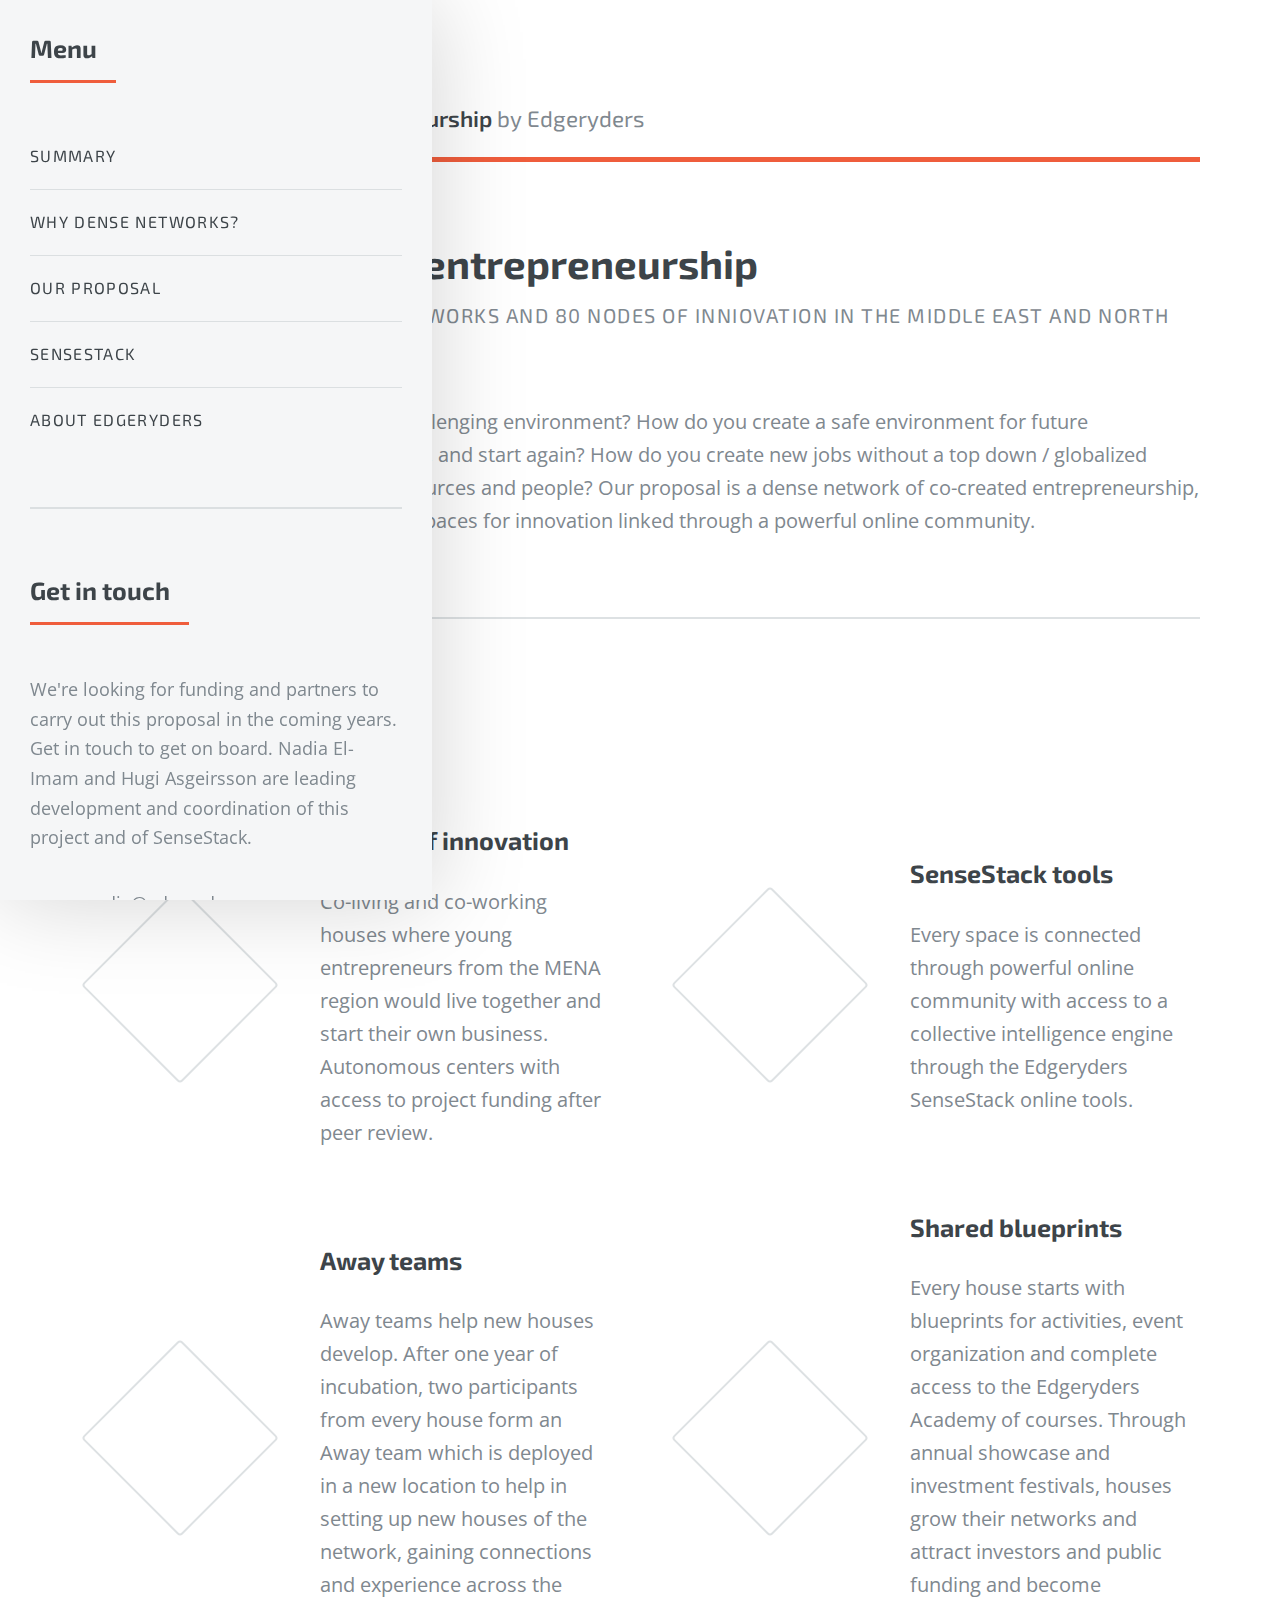
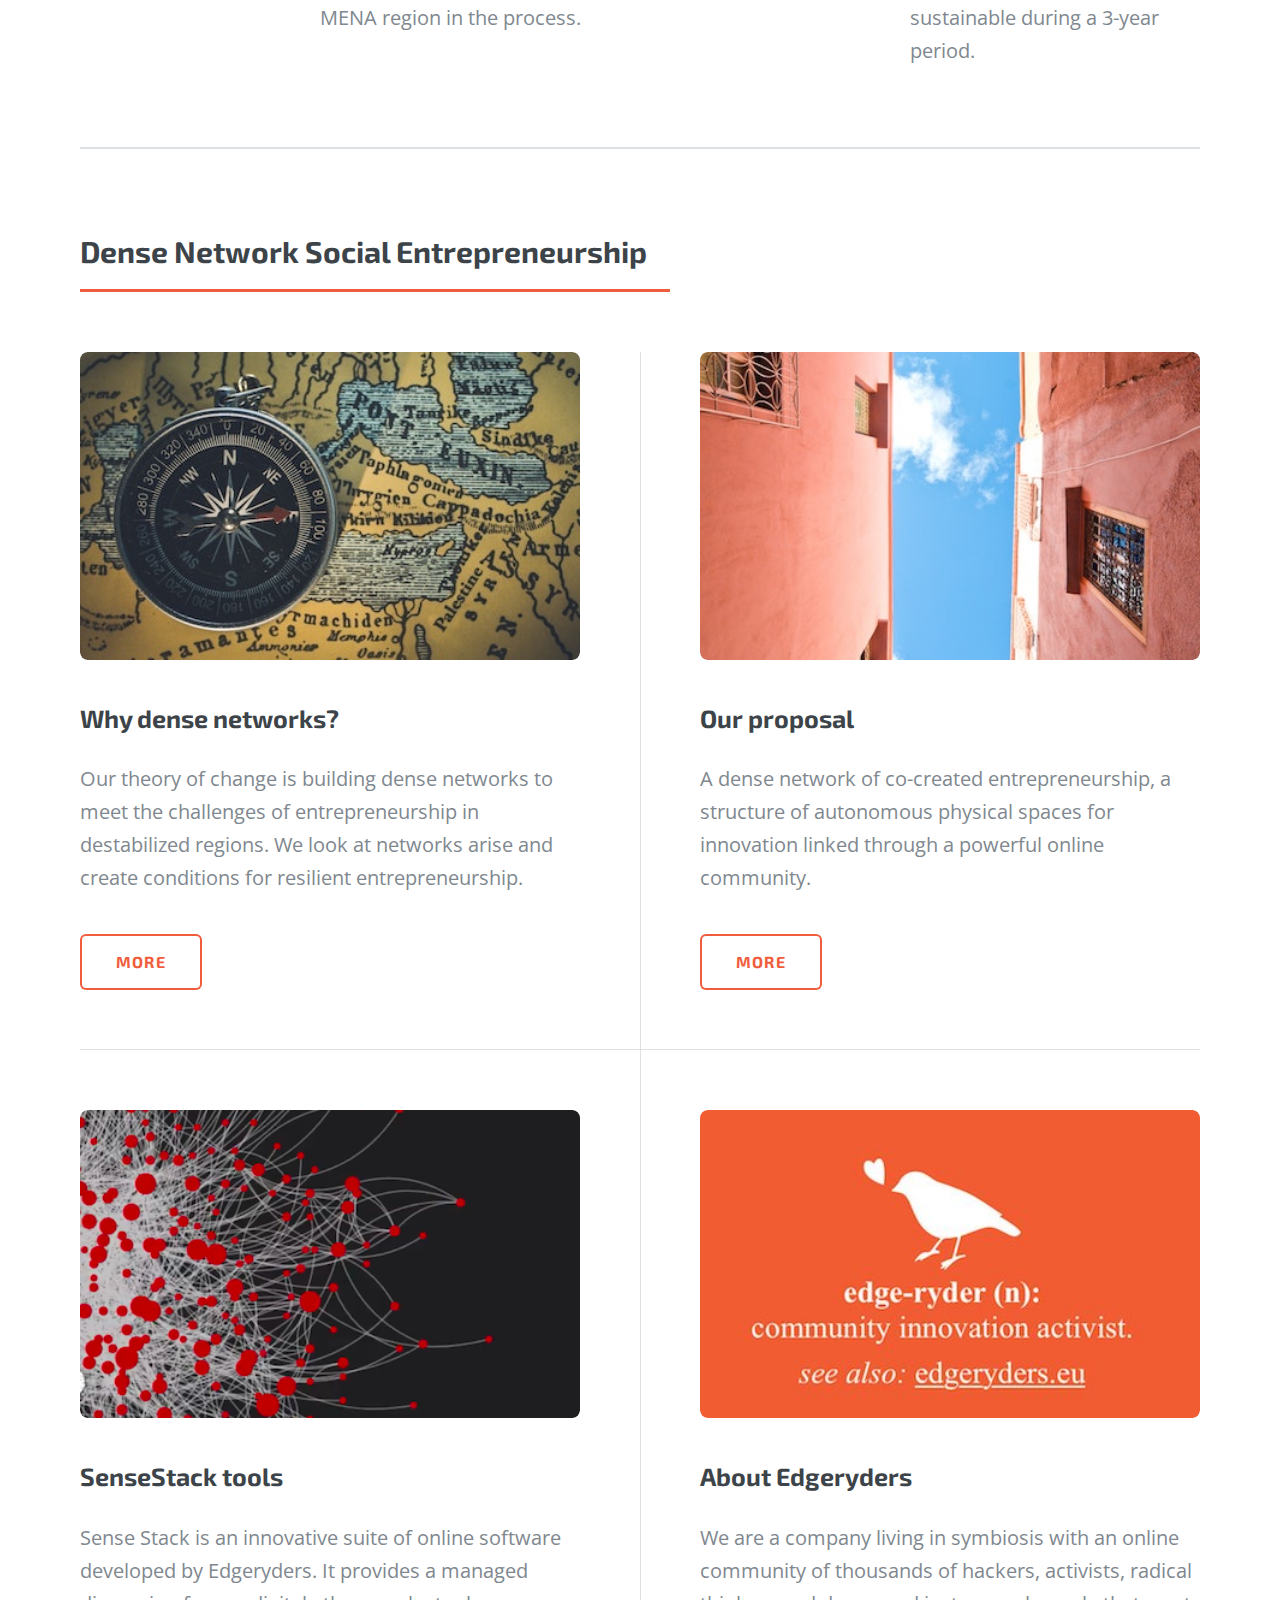
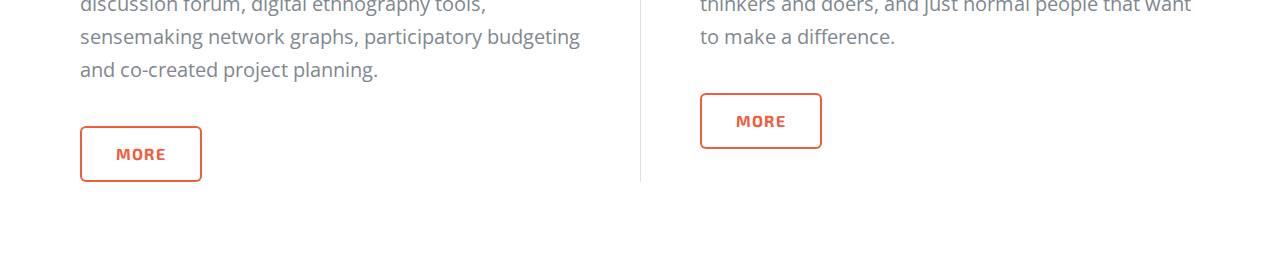
==== commit 603fcc8a: "first draft of all pages finished" ====
--- a/openvillage/index.html
+++ b/openvillage/index.html
@@ -32,57 +32,50 @@
 								<section id="banner">
 									<div class="content">
 										<header>
-											<h1>Co-created Entrepreneurship<br />
-											in the MENA region</h1>
+											<h1>MENA Co-created entrepreneurship</h1>
 											<p>A proposal to build dense networks and 80 nodes of inniovation in the Middle East and North Africa</p>
 										</header>
-										<p>Aenean ornare velit lacus, ac varius enim ullamcorper eu. Proin aliquam facilisis ante interdum congue. Integer mollis, nisl amet convallis, porttitor magna ullamcorper, amet egestas mauris. Ut magna finibus nisi nec lacinia. Nam maximus erat id euismod egestas. Pellentesque sapien ac quam. Lorem ipsum dolor sit nullam.</p>
-										<ul class="actions">
-											<li><a href="#" class="button big">Learn More</a></li>
-										</ul>
+										<p>How do you ignite innovation in a challenging environment? How do you create a safe environment for future entrepreneurs to learn, prototype, fail, and start again? How do you create new jobs without a top down / globalized approach and without exploiting resources and people? Our proposal is a dense network of co-created entrepreneurship, a structure of autonomous physical spaces for innovation linked through a powerful online community.</p>
 									</div>
-									<span class="image object">
-										<img src="images/pic10.jpg" alt="" />
-									</span>
 								</section>
 
-							<!--
+							<!-- Section start -->
 								<section>
 									<header class="major">
-										<h2>Erat lacinia</h2>
+										<h2>Our proposal</h2>
 									</header>
 									<div class="features">
 										<article>
-											<span class="icon fa-diamond"></span>
+											<span class="icon fa-home"></span>
 											<div class="content">
-												<h3>Portitor ullamcorper</h3>
-												<p>Aenean ornare velit lacus, ac varius enim lorem ullamcorper dolore. Proin aliquam facilisis ante interdum. Sed nulla amet lorem feugiat tempus aliquam.</p>
+												<h3>Houses of innovation</h3>
+												<p>Co-living and co-working houses where young entrepreneurs from the MENA region would live together and start their own business. Autonomous centers with access to project funding after peer review.</p>
 											</div>
 										</article>
 										<article>
-											<span class="icon fa-paper-plane"></span>
+											<span class="icon fa-connectdevelop"></span>
 											<div class="content">
-												<h3>Sapien veroeros</h3>
-												<p>Aenean ornare velit lacus, ac varius enim lorem ullamcorper dolore. Proin aliquam facilisis ante interdum. Sed nulla amet lorem feugiat tempus aliquam.</p>
+												<h3>SenseStack tools</h3>
+												<p>Every space is connected through powerful online community with access to a collective intelligence engine through the Edgeryders SenseStack online tools.</p>
 											</div>
 										</article>
 										<article>
 											<span class="icon fa-rocket"></span>
 											<div class="content">
-												<h3>Quam lorem ipsum</h3>
-												<p>Aenean ornare velit lacus, ac varius enim lorem ullamcorper dolore. Proin aliquam facilisis ante interdum. Sed nulla amet lorem feugiat tempus aliquam.</p>
+												<h3>Away teams</h3>
+												<p>Away teams help new houses develop. After one year of incubation, two participants from every house form an Away team which is deployed in a new location to help in setting up new houses of the network, gaining connections and experience across the MENA region in the process.</p>
 											</div>
 										</article>
 										<article>
-											<span class="icon fa-signal"></span>
+											<span class="icon fa-map"></span>
 											<div class="content">
-												<h3>Sed magna finibus</h3>
-												<p>Aenean ornare velit lacus, ac varius enim lorem ullamcorper dolore. Proin aliquam facilisis ante interdum. Sed nulla amet lorem feugiat tempus aliquam.</p>
+												<h3>Shared blueprints</h3>
+												<p>Every house starts with blueprints for activities, event organization and complete access to the Edgeryders Academy of courses. Through annual showcase and investment festivals,  houses grow their networks and attract investors and public funding and become sustainable during a 3-year period.</p>
 											</div>
 										</article>
 									</div>
 								</section>
-								-->
+							<!-- Section end -->
 
 							<!-- Section -->
 								<section>
@@ -91,33 +84,33 @@
 									</header>
 									<div class="posts">
 										<article>
-											<a href="#" class="image"><img src="images/pic01.jpg" alt="" /></a>
+											<a href="dense.html" class="image"><img src="images/img-oldmap.jpeg" alt="" /></a>
 											<h3>Why dense networks?</h3>
-											<p>Aenean ornare velit lacus, ac varius enim lorem ullamcorper dolore. Proin aliquam facilisis ante interdum. Sed nulla amet lorem feugiat tempus aliquam.</p>
+											<p>Our theory of change is building dense networks to meet the challenges of entrepreneurship in destabilized regions. We look at networks arise and create conditions for resilient entrepreneurship.</p>
 											<ul class="actions">
 												<li><a href="dense.html" class="button">More</a></li>
 											</ul>
 										</article>
 										<article>
-											<a href="#" class="image"><img src="images/pic02.jpg" alt="" /></a>
+											<a href="proposal.html" class="image"><img src="images/img-redandsky.jpeg" alt="" /></a>
 											<h3>Our proposal</h3>
-											<p>Aenean ornare velit lacus, ac varius enim lorem ullamcorper dolore. Proin aliquam facilisis ante interdum. Sed nulla amet lorem feugiat tempus aliquam.</p>
+											<p>A dense network of co-created entrepreneurship, a structure of autonomous physical spaces for innovation linked through a powerful online community.</p>
 											<ul class="actions">
 												<li><a href="proposal.html" class="button">More</a></li>
 											</ul>
 										</article>
 										<article>
-											<a href="#" class="image"><img src="images/pic03.jpg" alt="" /></a>
+											<a href="sensestack.html" class="image"><img src="images/dense-thumb.png" alt="" /></a>
 											<h3>SenseStack tools</h3>
-											<p>Aenean ornare velit lacus, ac varius enim lorem ullamcorper dolore. Proin aliquam facilisis ante interdum. Sed nulla amet lorem feugiat tempus aliquam.</p>
+											<p>Sense Stack is an innovative suite of online software developed by Edgeryders. It provides a managed discussion forum, digital ethnography tools, sensemaking network graphs, participatory budgeting and co-created project planning.</p>
 											<ul class="actions">
 												<li><a href="sensestack.html" class="button">More</a></li>
 											</ul>
 										</article>
 										<article>
-											<a href="#" class="image"><img src="images/pic04.jpg" alt="" /></a>
+											<a href="edgeryders.html" class="image"><img src="images/er-thumb.jpg" alt="" /></a>
 											<h3>About Edgeryders</h3>
-											<p>Aenean ornare velit lacus, ac varius enim lorem ullamcorper dolore. Proin aliquam facilisis ante interdum. Sed nulla amet lorem feugiat tempus aliquam.</p>
+											<p>We are a company living in symbiosis with an online community of thousands of hackers, activists, radical thinkers and doers, and just normal people that want to make a difference.</p>
 											<ul class="actions">
 												<li><a href="edgeryders.html" class="button">More</a></li>
 											</ul>
@@ -151,10 +144,11 @@
 											</ul>
 										</li>
 										<li><a href="sensestack.html">SenseStack</a></li>
+										<li><a href="edgeryders.html">About Edgeryders</a></li>
 									</ul>
 								</nav>
 
-							<!-- Section -->
+							<!-- Section 
 								<section>
 									<header class="major">
 										<h2>About Edgeryders</h2>
@@ -176,19 +170,16 @@
 									<ul class="actions">
 										<li><a href="#" class="button">More</a></li>
 									</ul>
-								</section>
+								</section> -->
 
 							<!-- Section -->
 								<section>
 									<header class="major">
 										<h2>Get in touch</h2>
 									</header>
-									<p>Sed varius enim lorem ullamcorper dolore aliquam aenean ornare velit lacus, ac varius enim lorem ullamcorper dolore. Proin sed aliquam facilisis ante interdum. Sed nulla amet lorem feugiat tempus aliquam.</p>
+									<p>We're looking for funding and partners to carry out this proposal in the coming years. Get in touch to get on board. Nadia El-Imam and Hugi Asgeirsson are leading development and coordination of this project and of SenseStack.</p>
 									<ul class="contact">
-										<li class="fa-envelope-o"><a href="#">information@untitled.tld</a></li>
-										<li class="fa-phone">(000) 000-0000</li>
-										<li class="fa-home">1234 Somewhere Road #8254<br />
-										Nashville, TN 00000-0000</li>
+										<li class="fa-envelope-o"><a href="#">nadia@edgeryders.eu</a></li>
 									</ul>
 								</section>
 
